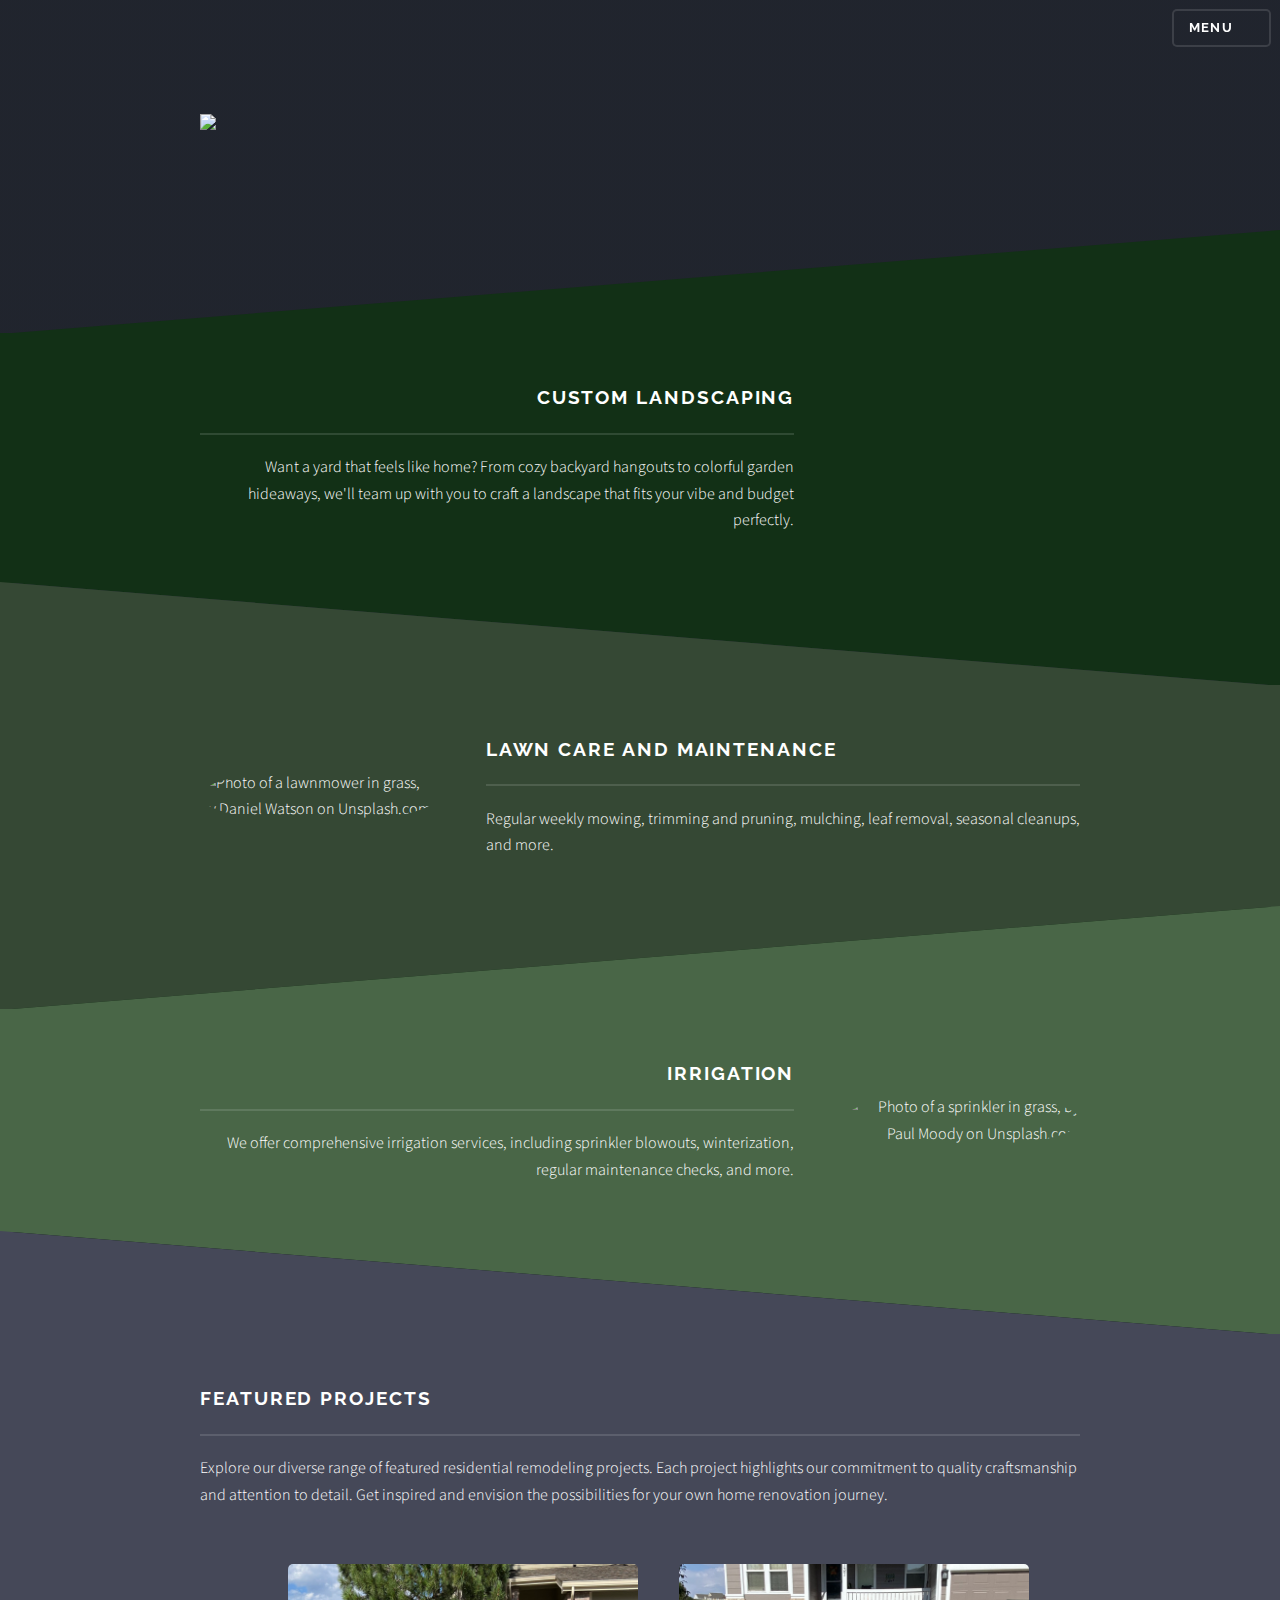
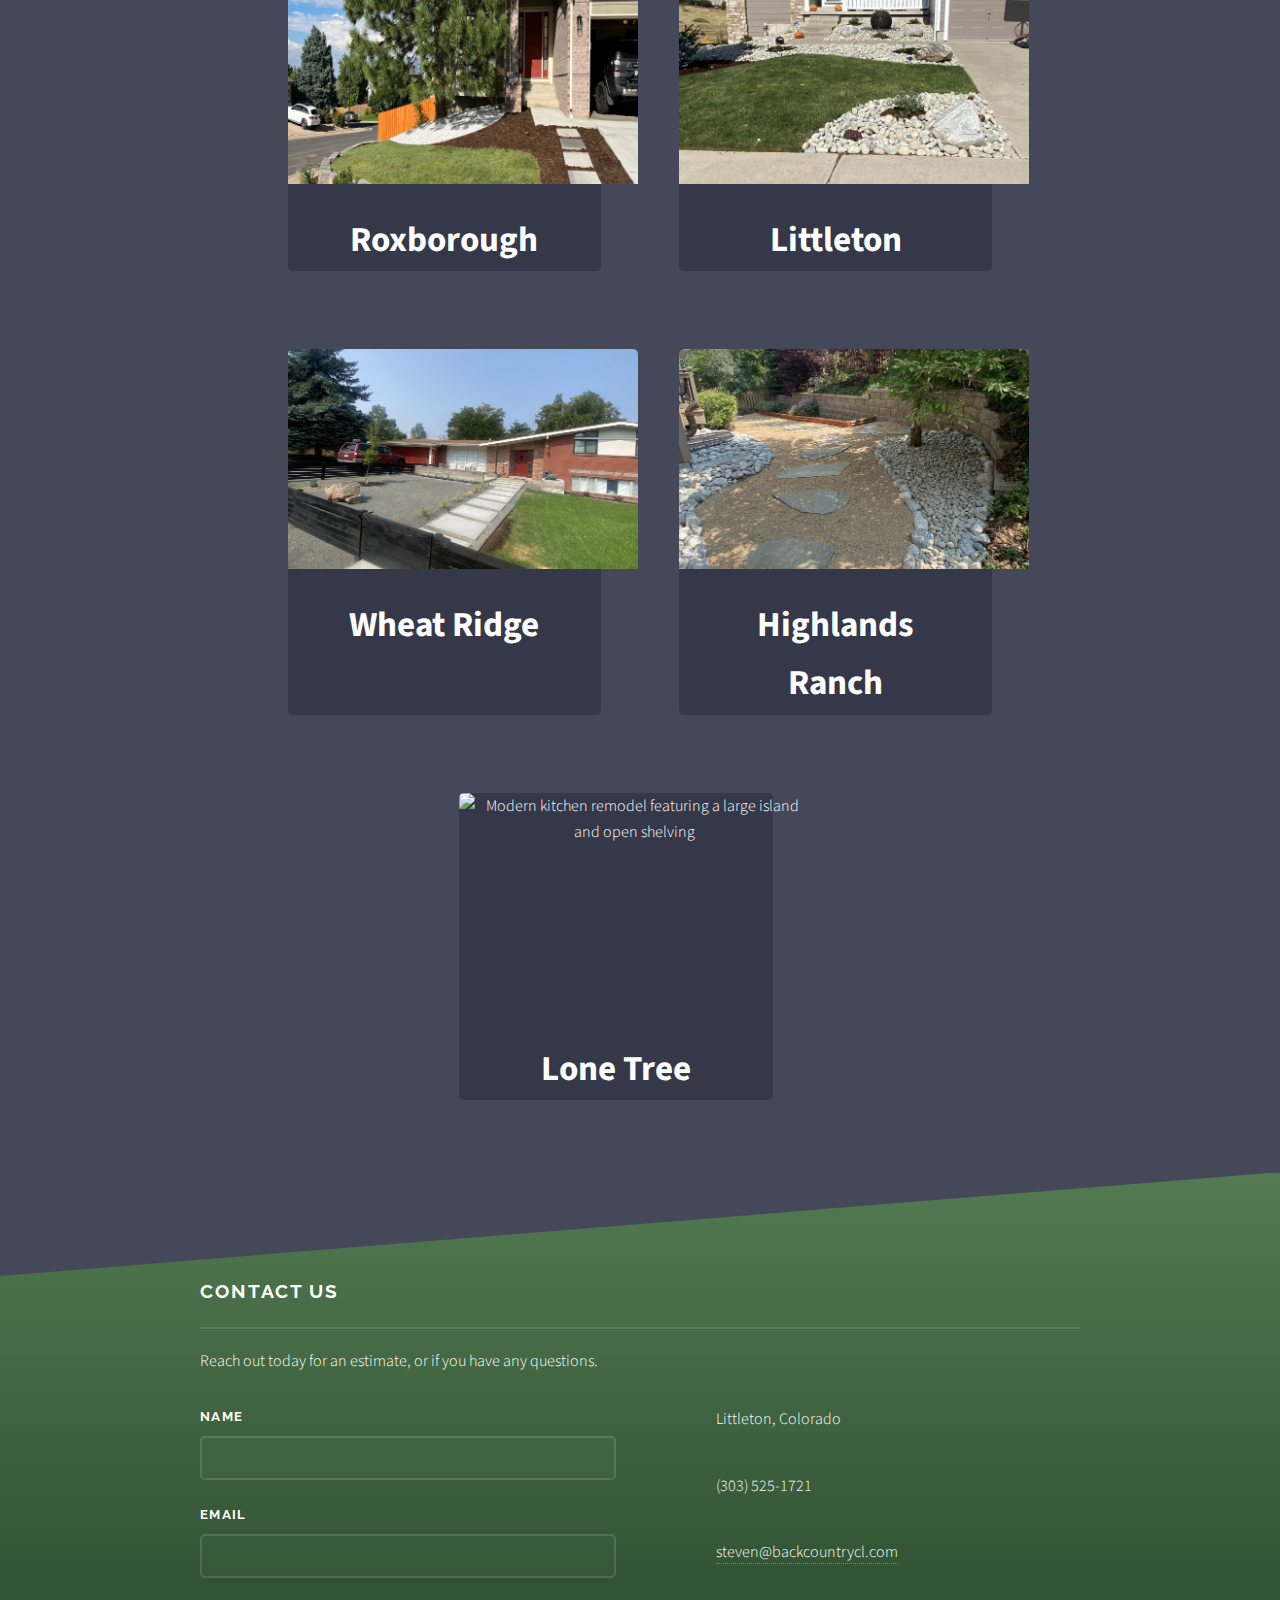
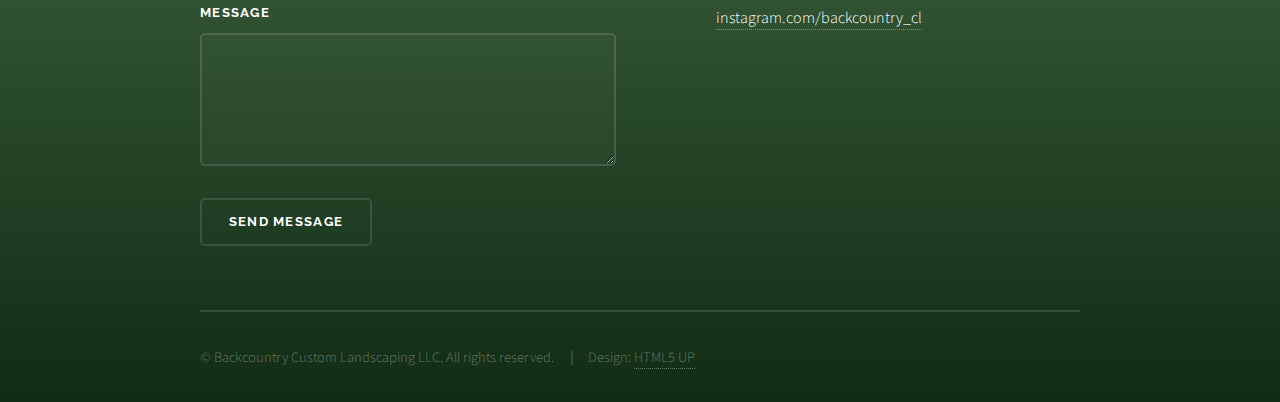
==== index.html @ 8f746949 "final" ====
<!DOCTYPE HTML>
<!--
	Solid State by HTML5 UP
	html5up.net | @ajlkn
	Free for personal and commercial use under the CCA 3.0 license (html5up.net/license)
-->
<html>
	<head>
		<title>Backcountry Custom Landscaping</title>
		<meta charset="utf-8" />
		<meta name="viewport"
			content="width=device-width, initial-scale=1, user-scalable=no" />
		<link rel="stylesheet" href="assets/css/main.css" />
		<noscript><link rel="stylesheet" href="assets/css/noscript.css" /></noscript>
	</head>
	<body class="is-preload">

		<!-- Page Wrapper -->
		<div id="page-wrapper">

			<!-- Header -->
			<header id="header" class="alt">
				<h1><a href="index.html">Backcountry Custom Landscaping</a></h1>
				<nav>
					<a href="#menu">Menu</a>
				</nav>
			</header>

			<!-- Menu -->
			<nav id="menu">
				<div class="inner">
					<h2>Menu</h2>
					<ul class="links">
						<li><a href="index.html">Home</a></li>
						<li><a href="index.html#footer">Contact</a></li>
					</ul>
					<a href="#" class="close">Close</a>
				</div>
			</nav>

			<!-- Banner -->
			<section id="banner">
				<div class="inner">
					<img class="h-logo" src="images/logos/bccl_header.png">
					<p>Custom landscaping, lawn care, irrigation, and more</p>
				</div>
			</section>

			<!-- Wrapper -->
			<section id="wrapper">

				<!-- One -->
				<section id="one" class="wrapper spotlight style1">
					<div class="inner">
						<img class="image"
							src="images/renderings/render4_square.jpeg" alt />
						<div class="content">
							<h2 class="major">Custom landscaping</h2>
							<p>Want a yard that feels like home? From cozy backyard
								hangouts to colorful garden hideaways, we'll team up with you to craft a
								landscape that fits your vibe and budget perfectly.</p>
						</div>
					</div>
				</section>

				<!-- Two -->
				<section id="two" class="wrapper alt spotlight style2">
					<div class="inner">
						<img class="image" src="images/mow.jpg"
							alt="Photo of a lawnmower in grass, by Daniel Watson on Unsplash.com" />
						<div class="content">
							<h2 class="major">Lawn care and maintenance</h2>
							<p>Regular weekly mowing, trimming and pruning,
								mulching, leaf removal, seasonal cleanups, and more.</p>
						</div>
					</div>
				</section>
				<!-- Three -->
				<section id="three" class="wrapper spotlight style3">
					<div class="inner">
						<img class="image" src="images/irrigation.jpg"
							alt="Photo of a sprinkler in grass, by Paul Moody on Unsplash.com" />
						<div class="content">
							<h2 class="major">Irrigation</h2>
							<p>We offer comprehensive irrigation services, including sprinkler
								blowouts, winterization, regular maintenance checks, and more.</p>
						</div>
					</div>
				</section>

				<!-- four -->
				<section id="four" class="wrapper alt style4">
					<div class="inner">
						<h2 class="major">Featured Projects</h2>
						<p>Explore our diverse range of featured residential remodeling projects. Each project highlights our commitment to quality craftsmanship and attention to detail. Get inspired and envision the possibilities for your own home renovation journey.</p>
						<section class="features" style="display: flex; flex-wrap: wrap; justify-content: center; gap: 30px;">
							<article style="width: 313.33px; text-align: center;">
								<a href="projects/feature-1.html" class="image">
									<img src="images/Featured Project 1 - Final.jpg" alt="Modern kitchen remodel featuring a large island and open shelving" style="width: 350px; height: 220px; object-fit: cover; display: block; margin: 0 auto;" />
								</a>
								<p class="photo-title" style="font-size: 35px; font-weight: bold; text-align: center; margin-top: 5px; margin-bottom: 0;">Roxborough</p>
							</article>
							<article style="width: 313.33px; text-align: center;">
								<a href="projects/feature-2.html" class="image">
									<img src="images/Feature-2/Featured project 2.jpg" alt="Cozy living room renovation with fireplace and hardwood floors" style="width: 350px; height: 220px; object-fit: cover; display: block; margin: 0 auto;" />
								</a>
								<p class="photo-title" style="font-size: 35px; font-weight: bold; text-align: center; margin-top: 5px; margin-bottom: 0;">Littleton</p>
							</article>
							<article style="width: 313.33px; text-align: center;">
								<a href="projects/feature-3.html" class="image">
									<img src="images/Feature-3/Featured project 3.jpg" alt="Spacious bathroom with freestanding tub and dual vanities" style="width: 350px; height: 220px; object-fit: cover; display: block; margin: 0 auto;" />
								</a>
								<p class="photo-title" style="font-size: 35px; font-weight: bold; text-align: center; margin-top: 5px; margin-bottom: 0;">Wheat Ridge</p>
							</article>
							<article style="width: 313.33px; text-align: center;">
								<a href="projects/feature-4.html" class="image">
									<img src="images/Feature-4/featured project 4.jpg" alt="Outdoor patio space with custom landscaping and seating area" style="width: 350px; height: 220px; object-fit: cover; display: block; margin: 0 auto;" />
								</a>
								<p class="photo-title" style="font-size: 35px; font-weight: bold; text-align: center; margin-top: 5px; margin-bottom: 0;">Highlands Ranch</p>
							</article>
							<article style="width: 313.33px; text-align: center;">
								<a href="projects/feature-5.html" class="image">
									<img src="images/Feature-5 (Lone Tree)/Lone Tree 3 - Featured.JPG" alt="Modern kitchen remodel featuring a large island and open shelving" style="width: 350px; height: 220px; object-fit: cover; display: block; margin: 0 auto;" />
								</a>
								<p class="photo-title" style="font-size: 35px; font-weight: bold; text-align: center; margin-top: 5px; margin-bottom: 0;">Lone Tree</p>
							</article>
						</section>
					</div>
				</section>											
	
		
			
					
			
				<!-- Footer -->
				  <section id="footer" class="footer-space">
					<div class="inner">
					  <h2 class="major">Contact Us</h2>
					  <p>Reach out today for an estimate, or if you have any questions.</p>
					  <form method="post" action="https://formspree.io/f/mwkgdzrv">
						<div class="fields">
						  <div class="field">
							<label for="name">Name</label>
							<input type="text" name="name" id="name" />
						  </div>
						  <div class="field">
							<label for="email">Email</label>
							<input type="email" name="email" id="email" />
						  </div>
						  <div class="field">
							<label for="message">Message</label>
							<textarea name="message" id="message" rows="4"></textarea>
						  </div>
						</div>
						<ul class="actions">
						  <li><input type="submit" value="Send Message" /></li>
						</ul>
					  </form>
					  <ul class="contact">
						<li class="icon solid fa-home">Littleton, Colorado</li>
						<li class="icon solid fa-phone">(303) 525-1721</li>
						<li class="icon solid fa-envelope"><a href="mailto: steven@backcountrycl.com">steven@backcountrycl.com</a></li>
						<li class="icon brands fa-instagram"><a href="https://www.instagram.com/backcountry_cl" target="_blank">instagram.com/backcountry_cl</a></li>
					  </ul>
					  <ul class="copyright">
						<li>&copy; Backcountry Custom Landscaping LLC. All rights reserved.</li>
						<li>Design: <a href="http://html5up.net">HTML5 UP</a></li>
					  </ul>
					</div>
				  </section>
				  
				  <!-- Scripts -->
				  <script src="assets/js/jquery.min.js"></script>
				  <script src="assets/js/jquery.scrollex.min.js"></script>
				  <script src="assets/js/browser.min.js"></script>
				  <script src="assets/js/breakpoints.min.js"></script>
				  <script src="assets/js/util.js"></script>
				  <script src="assets/js/main.js"></script>
---- assets/css/main.css ----
@import url(fontawesome-all.min.css);
@import url("https://fonts.googleapis.com/css?family=Raleway:200,700|Source+Sans+Pro:300,600,300italic,600italic");

/*
	Solid State by HTML5 UP
	html5up.net | @ajlkn
	Free for personal and commercial use under the CCA 3.0 license (html5up.net/license)
*/

html, body, div, span, applet, object,
iframe, h1, h2, h3, h4, h5, h6, p, blockquote,
pre, a, abbr, acronym, address, big, cite,
code, del, dfn, em, img, ins, kbd, q, s, samp,
small, strike, strong, sub, sup, tt, var, b,
u, i, center, dl, dt, dd, ol, ul, li, fieldset,
form, label, legend, table, caption, tbody,
tfoot, thead, tr, th, td, article, aside,
canvas, details, embed, figure, figcaption,
footer, header, hgroup, menu, nav, output, ruby,
section, summary, time, mark, audio, video {
	margin: 0;
	padding: 0;
	border: 0;
	font-size: 100%;
	font: inherit;
	vertical-align: baseline;}

article, aside, details, figcaption, figure,
footer, header, hgroup, menu, nav, section {
	display: block;}

body {
	line-height: 1;
}

ol, ul {
	list-style: none;
}

blockquote, q {
	quotes: none;
}

	blockquote:before, blockquote:after, q:before, q:after {
		content: '';
		content: none;
	}

table {
	border-collapse: collapse;
	border-spacing: 0;
}

body {
	-webkit-text-size-adjust: none;
}

mark {
	background-color: transparent;
	color: inherit;
}

input::-moz-focus-inner {
	border: 0;
	padding: 0;
}

input, select, textarea {
	-moz-appearance: none;
	-webkit-appearance: none;
	-ms-appearance: none;
	appearance: none;
}

/* Basic */

	@-ms-viewport {
		width: device-width;
	}

	body {
		-ms-overflow-style: scrollbar;
	}

	@media screen and (max-width: 480px) {

		html, body {
			min-width: 320px;
		}

	}

	html {
		box-sizing: border-box;
	}

	*, *:before, *:after {
		box-sizing: inherit;
	}

	body {
		background-color: #0b1f0e;
		background-image: linear-gradient(to top, rgba(46, 49, 65, 0.8), rgba(46, 49, 65, 0.8)), url("../../images/bg.jpg");
		background-size: auto,
 cover;
		background-attachment: fixed,
 fixed;
		background-position: center,
 center;
	}

		body.is-preload *, body.is-preload *:before, body.is-preload *:after {
			-moz-animation: none !important;
			-webkit-animation: none !important;
			-ms-animation: none !important;
			animation: none !important;
			-moz-transition: none !important;
			-webkit-transition: none !important;
			-ms-transition: none !important;
			transition: none !important;
		}

/* Type */

	body, input, select, textarea {
		color: #ffffff;
		font-family: "Source Sans Pro", Helvetica, sans-serif;
		font-size: 16.5pt;
		font-weight: 300;
		line-height: 1.65;
	}

		@media screen and (max-width: 1680px) {

			body, input, select, textarea {
				font-size: 13pt;
			}

		}

		@media screen and (max-width: 1920px) {

			body, input, select, textarea {
				font-size: 12pt;
			}

		}

		@media screen and (max-width: 980px) {

			body, input, select, textarea {
				font-size: 12pt;
			}

		}

		@media screen and (max-width: 736px) {

			body, input, select, textarea {
				font-size: 12pt;
			}

		}

		@media screen and (max-width: 480px) {

			body, input, select, textarea {
				font-size: 12pt;
			}

		}

	a {
		-moz-transition: color 0.2s ease-in-out, border-bottom-color 0.2s ease-in-out;
		-webkit-transition: color 0.2s ease-in-out, border-bottom-color 0.2s ease-in-out;
		-ms-transition: color 0.2s ease-in-out, border-bottom-color 0.2s ease-in-out;
		transition: color 0.2s ease-in-out, border-bottom-color 0.2s ease-in-out;
		border-bottom: dotted 1px rgba(255, 255, 255, 0.35);
		color: #ffffff;
		text-decoration: none;
	}

		a:hover {
			border-bottom-color: transparent;
			color: #ffffff !important;
		}

		a.special:not(.button) {
			text-decoration: none;
			border-bottom: 0;
			display: block;
			font-family: Raleway, Helvetica, sans-serif;
			font-size: 0.8em;
			font-weight: 700;
			letter-spacing: 0.1em;
			margin: 0 0 2em 0;
			text-transform: uppercase;
		}

			a.special:not(.button):before {
				-moz-osx-font-smoothing: grayscale;
				-webkit-font-smoothing: antialiased;
				display: inline-block;
				font-style: normal;
				font-variant: normal;
				text-rendering: auto;
				line-height: 1;
				text-transform: none !important;
				font-family: 'Font Awesome 5 Free';
				font-weight: 900;
			}

			a.special:not(.button):before {
				-moz-transition: background-color 0.2s ease-in-out;
				-webkit-transition: background-color 0.2s ease-in-out;
				-ms-transition: background-color 0.2s ease-in-out;
				transition: background-color 0.2s ease-in-out;
				border-radius: 100%;
				border: solid 2px rgba(255, 255, 255, 0.125);
				content: '\f105';
				display: inline-block;
				font-size: 1.25em;
				height: 2em;
				line-height: 1.75em;
				margin-right: 0.85em;
				text-align: center;
				text-indent: 0.15em;
				vertical-align: middle;
				width: 2em;
			}

			a.special:not(.button):hover:before {
				background-color: rgba(255, 255, 255, 0.025);
			}

			a.special:not(.button):active:before {
				background-color: rgba(255, 255, 255, 0.075);
			}

	strong, b {
		color: #ffffff;
		font-weight: 600;
	}

	em, i {
		font-style: italic;
	}

	p {
		margin: 0 0 2em 0;
	}

	h1, h2, h3, h4, h5, h6 {
		color: #ffffff;
		font-family: Raleway, Helvetica, sans-serif;
		font-weight: 700;
		letter-spacing: 0.1em;
		margin: 0 0 1em 0;
		text-transform: uppercase;
	}

		h1 a, h2 a, h3 a, h4 a, h5 a, h6 a {
			color: inherit;
			text-decoration: none;
			border-bottom: 0;
		}

		h1 span, h2 span, h3 span, h4 span, h5 span, h6 span {
			font-weight: 200;
		}

		h1.major, h2.major, h3.major, h4.major, h5.major, h6.major {
			padding-bottom: 1em;
			border-bottom: solid 2px rgba(255, 255, 255, 0.125);
		}

	h2 {
		font-size: 1.2em;
	}

	h3 {
		font-size: 0.9em;
	}

	h4 {
		font-size: 0.7em;
	}

	h5 {
		font-size: 0.7em;
	}

	h6 {
		font-size: 0.7em;
	}

	@media screen and (max-width: 736px) {

		h2 {
			font-size: 1em;
		}

		h3 {
			font-size: 0.8em;
		}

	}

	sub {
		font-size: 0.8em;
		position: relative;
		top: 0.5em;
	}

	sup {
		font-size: 0.8em;
		position: relative;
		top: -0.5em;
	}

	blockquote {
		border-left: solid 4px rgba(255, 255, 255, 0.125);
		font-style: italic;
		margin: 0 0 2em 0;
		padding: 0.5em 0 0.5em 2em;
	}

	code {
		background: rgba(255, 255, 255, 0.025);
		border-radius: 5px;
		border: solid 2px rgba(255, 255, 255, 0.125);
		font-family: "Courier New", monospace;
		font-size: 0.9em;
		margin: 0 0.25em;
		padding: 0.25em 0.65em;
	}

	pre {
		-webkit-overflow-scrolling: touch;
		font-family: "Courier New", monospace;
		font-size: 0.9em;
		margin: 0 0 2em 0;
	}

		pre code {
			display: block;
			line-height: 1.75em;
			padding: 1em 1.5em;
			overflow-x: auto;
		}

	hr {
		border: 0;
		border-bottom: solid 2px rgba(255, 255, 255, 0.125);
		margin: 2.5em 0;
	}

		hr.major {
			margin: 4em 0;
		}

	.align-left {
		text-align: left;
	}

	.align-center {
		text-align: center;
	}

	.align-right {
		text-align: right;
	}

/* Row */

	.row {
		display: flex;
		flex-wrap: wrap;
		box-sizing: border-box;
		align-items: stretch;
	}

		.row > * {
			box-sizing: border-box;
		}

		.row.gtr-uniform > * > :last-child {
			margin-bottom: 0;
		}

		.row.aln-left {
			justify-content: flex-start;
		}

		.row.aln-center {
			justify-content: center;
		}

		.row.aln-right {
			justify-content: flex-end;
		}

		.row.aln-top {
			align-items: flex-start;
		}

		.row.aln-middle {
			align-items: center;
		}

		.row.aln-bottom {
			align-items: flex-end;
		}

		.row > .imp {
			order: -1;
		}

		.row > .col-1 {
			width: 8.33333%;
		}

		.row > .off-1 {
			margin-left: 8.33333%;
		}

		.row > .col-2 {
			width: 16.66667%;
		}

		.row > .off-2 {
			margin-left: 16.66667%;
		}

		.row > .col-3 {
			width: 25%;
		}

		.row > .off-3 {
			margin-left: 25%;
		}

		.row > .col-4 {
			width: 33.33333%;
		}

		.row > .off-4 {
			margin-left: 33.33333%;
		}

		.row > .col-5 {
			width: 41.66667%;
		}

		.row > .off-5 {
			margin-left: 41.66667%;
		}

		.row > .col-6 {
			width: 50%;
		}

		.row > .off-6 {
			margin-left: 50%;
		}

		.row > .col-7 {
			width: 58.33333%;
		}

		.row > .off-7 {
			margin-left: 58.33333%;
		}

		.row > .col-8 {
			width: 66.66667%;
		}

		.row > .off-8 {
			margin-left: 66.66667%;
		}

		.row > .col-9 {
			width: 75%;
		}

		.row > .off-9 {
			margin-left: 75%;
		}

		.row > .col-10 {
			width: 83.33333%;
		}

		.row > .off-10 {
			margin-left: 83.33333%;
		}

		.row > .col-11 {
			width: 91.66667%;
		}

		.row > .off-11 {
			margin-left: 91.66667%;
		}

		.row > .col-12 {
			width: 100%;
		}

		.row > .off-12 {
			margin-left: 100%;
		}

		.row.gtr-0 {
			margin-top: 0;
			margin-left: 0em;
		}

			.row.gtr-0 > * {
				padding: 0 0 0 0em;
			}

			.row.gtr-0.gtr-uniform {
				margin-top: 0em;
			}

				.row.gtr-0.gtr-uniform > * {
					padding-top: 0em;
				}

		.row.gtr-25 {
			margin-top: 0;
			margin-left: -0.4375em;
		}

			.row.gtr-25 > * {
				padding: 0 0 0 0.4375em;
			}

			.row.gtr-25.gtr-uniform {
				margin-top: -0.4375em;
			}

				.row.gtr-25.gtr-uniform > * {
					padding-top: 0.4375em;
				}

		.row.gtr-50 {
			margin-top: 0;
			margin-left: -0.875em;
		}

			.row.gtr-50 > * {
				padding: 0 0 0 0.875em;
			}

			.row.gtr-50.gtr-uniform {
				margin-top: -0.875em;
			}

				.row.gtr-50.gtr-uniform > * {
					padding-top: 0.875em;
				}

		.row {
			margin-top: 0;
			margin-left: -1.75em;
		}

			.row > * {
				padding: 0 0 0 1.75em;
			}

			.row.gtr-uniform {
				margin-top: -1.75em;
			}

				.row.gtr-uniform > * {
					padding-top: 1.75em;
				}

		.row.gtr-150 {
			margin-top: 0;
			margin-left: -2.625em;
		}

			.row.gtr-150 > * {
				padding: 0 0 0 2.625em;
			}

			.row.gtr-150.gtr-uniform {
				margin-top: -2.625em;
			}

				.row.gtr-150.gtr-uniform > * {
					padding-top: 2.625em;
				}

		.row.gtr-200 {
			margin-top: 0;
			margin-left: -3.5em;
		}

			.row.gtr-200 > * {
				padding: 0 0 0 3.5em;
			}

			.row.gtr-200.gtr-uniform {
				margin-top: -3.5em;
			}

				.row.gtr-200.gtr-uniform > * {
					padding-top: 3.5em;
				}

		@media screen and (max-width: 1680px) {

			.row {
				display: flex;
				flex-wrap: wrap;
				box-sizing: border-box;
				align-items: stretch;
			}

				.row > * {
					box-sizing: border-box;
				}

				.row.gtr-uniform > * > :last-child {
					margin-bottom: 0;
				}

				.row.aln-left {
					justify-content: flex-start;
				}

				.row.aln-center {
					justify-content: center;
				}

				.row.aln-right {
					justify-content: flex-end;
				}

				.row.aln-top {
					align-items: flex-start;
				}

				.row.aln-middle {
					align-items: center;
				}

				.row.aln-bottom {
					align-items: flex-end;
				}

				.row > .imp-xlarge {
					order: -1;
				}

				.row > .col-1-xlarge {
					width: 8.33333%;
				}

				.row > .off-1-xlarge {
					margin-left: 8.33333%;
				}

				.row > .col-2-xlarge {
					width: 16.66667%;
				}

				.row > .off-2-xlarge {
					margin-left: 16.66667%;
				}

				.row > .col-3-xlarge {
					width: 25%;
				}

				.row > .off-3-xlarge {
					margin-left: 25%;
				}

				.row > .col-4-xlarge {
					width: 33.33333%;
				}

				.row > .off-4-xlarge {
					margin-left: 33.33333%;
				}

				.row > .col-5-xlarge {
					width: 41.66667%;
				}

				.row > .off-5-xlarge {
					margin-left: 41.66667%;
				}

				.row > .col-6-xlarge {
					width: 50%;
				}

				.row > .off-6-xlarge {
					margin-left: 50%;
				}

				.row > .col-7-xlarge {
					width: 58.33333%;
				}

				.row > .off-7-xlarge {
					margin-left: 58.33333%;
				}

				.row > .col-8-xlarge {
					width: 66.66667%;
				}

				.row > .off-8-xlarge {
					margin-left: 66.66667%;
				}

				.row > .col-9-xlarge {
					width: 75%;
				}

				.row > .off-9-xlarge {
					margin-left: 75%;
				}

				.row > .col-10-xlarge {
					width: 83.33333%;
				}

				.row > .off-10-xlarge {
					margin-left: 83.33333%;
				}

				.row > .col-11-xlarge {
					width: 91.66667%;
				}

				.row > .off-11-xlarge {
					margin-left: 91.66667%;
				}

				.row > .col-12-xlarge {
					width: 100%;
				}

				.row > .off-12-xlarge {
					margin-left: 100%;
				}

				.row.gtr-0 {
					margin-top: 0;
					margin-left: 0em;
				}

					.row.gtr-0 > * {
						padding: 0 0 0 0em;
					}

					.row.gtr-0.gtr-uniform {
						margin-top: 0em;
					}

						.row.gtr-0.gtr-uniform > * {
							padding-top: 0em;
						}

				.row.gtr-25 {
					margin-top: 0;
					margin-left: -0.4375em;
				}

					.row.gtr-25 > * {
						padding: 0 0 0 0.4375em;
					}

					.row.gtr-25.gtr-uniform {
						margin-top: -0.4375em;
					}

						.row.gtr-25.gtr-uniform > * {
							padding-top: 0.4375em;
						}

				.row.gtr-50 {
					margin-top: 0;
					margin-left: -0.875em;
				}

					.row.gtr-50 > * {
						padding: 0 0 0 0.875em;
					}

					.row.gtr-50.gtr-uniform {
						margin-top: -0.875em;
					}

						.row.gtr-50.gtr-uniform > * {
							padding-top: 0.875em;
						}

				.row {
					margin-top: 0;
					margin-left: -1.75em;
				}

					.row > * {
						padding: 0 0 0 1.75em;
					}

					.row.gtr-uniform {
						margin-top: -1.75em;
					}

						.row.gtr-uniform > * {
							padding-top: 1.75em;
						}

				.row.gtr-150 {
					margin-top: 0;
					margin-left: -2.625em;
				}

					.row.gtr-150 > * {
						padding: 0 0 0 2.625em;
					}

					.row.gtr-150.gtr-uniform {
						margin-top: -2.625em;
					}

						.row.gtr-150.gtr-uniform > * {
							padding-top: 2.625em;
						}

				.row.gtr-200 {
					margin-top: 0;
					margin-left: -3.5em;
				}

					.row.gtr-200 > * {
						padding: 0 0 0 3.5em;
					}

					.row.gtr-200.gtr-uniform {
						margin-top: -3.5em;
					}

						.row.gtr-200.gtr-uniform > * {
							padding-top: 3.5em;
						}

		}

		@media screen and (max-width: 1920px) {

			.row {
				display: flex;
				flex-wrap: wrap;
				box-sizing: border-box;
				align-items: stretch;
			}

				.row > * {
					box-sizing: border-box;
				}

				.row.gtr-uniform > * > :last-child {
					margin-bottom: 0;
				}

				.row.aln-left {
					justify-content: flex-start;
				}

				.row.aln-center {
					justify-content: center;
				}

				.row.aln-right {
					justify-content: flex-end;
				}

				.row.aln-top {
					align-items: flex-start;
				}

				.row.aln-middle {
					align-items: center;
				}

				.row.aln-bottom {
					align-items: flex-end;
				}

				.row > .imp-large {
					order: -1;
				}

				.row > .col-1-large {
					width: 8.33333%;
				}

				.row > .off-1-large {
					margin-left: 8.33333%;
				}

				.row > .col-2-large {
					width: 16.66667%;
				}

				.row > .off-2-large {
					margin-left: 16.66667%;
				}

				.row > .col-3-large {
					width: 25%;
				}

				.row > .off-3-large {
					margin-left: 25%;
				}

				.row > .col-4-large {
					width: 33.33333%;
				}

				.row > .off-4-large {
					margin-left: 33.33333%;
				}

				.row > .col-5-large {
					width: 41.66667%;
				}

				.row > .off-5-large {
					margin-left: 41.66667%;
				}

				.row > .col-6-large {
					width: 50%;
				}

				.row > .off-6-large {
					margin-left: 50%;
				}

				.row > .col-7-large {
					width: 58.33333%;
				}

				.row > .off-7-large {
					margin-left: 58.33333%;
				}

				.row > .col-8-large {
					width: 66.66667%;
				}

				.row > .off-8-large {
					margin-left: 66.66667%;
				}

				.row > .col-9-large {
					width: 75%;
				}

				.row > .off-9-large {
					margin-left: 75%;
				}

				.row > .col-10-large {
					width: 83.33333%;
				}

				.row > .off-10-large {
					margin-left: 83.33333%;
				}

				.row > .col-11-large {
					width: 91.66667%;
				}

				.row > .off-11-large {
					margin-left: 91.66667%;
				}

				.row > .col-12-large {
					width: 100%;
				}

				.row > .off-12-large {
					margin-left: 100%;
				}

				.row.gtr-0 {
					margin-top: 0;
					margin-left: 0em;
				}

					.row.gtr-0 > * {
						padding: 0 0 0 0em;
					}

					.row.gtr-0.gtr-uniform {
						margin-top: 0em;
					}

						.row.gtr-0.gtr-uniform > * {
							padding-top: 0em;
						}

				.row.gtr-25 {
					margin-top: 0;
					margin-left: -0.4375em;
				}

					.row.gtr-25 > * {
						padding: 0 0 0 0.4375em;
					}

					.row.gtr-25.gtr-uniform {
						margin-top: -0.4375em;
					}

						.row.gtr-25.gtr-uniform > * {
							padding-top: 0.4375em;
						}

				.row.gtr-50 {
					margin-top: 0;
					margin-left: -0.875em;
				}

					.row.gtr-50 > * {
						padding: 0 0 0 0.875em;
					}

					.row.gtr-50.gtr-uniform {
						margin-top: -0.875em;
					}

						.row.gtr-50.gtr-uniform > * {
							padding-top: 0.875em;
						}

				.row {
					margin-top: 0;
					margin-left: -1.75em;
				}

					.row > * {
						padding: 0 0 0 1.75em;
					}

					.row.gtr-uniform {
						margin-top: -1.75em;
					}

						.row.gtr-uniform > * {
							padding-top: 1.75em;
						}

				.row.gtr-150 {
					margin-top: 0;
					margin-left: -2.625em;
				}

					.row.gtr-150 > * {
						padding: 0 0 0 2.625em;
					}

					.row.gtr-150.gtr-uniform {
						margin-top: -2.625em;
					}

						.row.gtr-150.gtr-uniform > * {
							padding-top: 2.625em;
						}

				.row.gtr-200 {
					margin-top: 0;
					margin-left: -3.5em;
				}

					.row.gtr-200 > * {
						padding: 0 0 0 3.5em;
					}

					.row.gtr-200.gtr-uniform {
						margin-top: -3.5em;
					}

						.row.gtr-200.gtr-uniform > * {
							padding-top: 3.5em;
						}

		}

		@media screen and (max-width: 980px) {

			.row {
				display: flex;
				flex-wrap: wrap;
				box-sizing: border-box;
				align-items: stretch;
			}

				.row > * {
					box-sizing: border-box;
				}

				.row.gtr-uniform > * > :last-child {
					margin-bottom: 0;
				}

				.row.aln-left {
					justify-content: flex-start;
				}

				.row.aln-center {
					justify-content: center;
				}

				.row.aln-right {
					justify-content: flex-end;
				}

				.row.aln-top {
					align-items: flex-start;
				}

				.row.aln-middle {
					align-items: center;
				}

				.row.aln-bottom {
					align-items: flex-end;
				}

				.row > .imp-medium {
					order: -1;
				}

				.row > .col-1-medium {
					width: 8.33333%;
				}

				.row > .off-1-medium {
					margin-left: 8.33333%;
				}

				.row > .col-2-medium {
					width: 16.66667%;
				}

				.row > .off-2-medium {
					margin-left: 16.66667%;
				}

				.row > .col-3-medium {
					width: 25%;
				}

				.row > .off-3-medium {
					margin-left: 25%;
				}

				.row > .col-4-medium {
					width: 33.33333%;
				}

				.row > .off-4-medium {
					margin-left: 33.33333%;
				}

				.row > .col-5-medium {
					width: 41.66667%;
				}

				.row > .off-5-medium {
					margin-left: 41.66667%;
				}

				.row > .col-6-medium {
					width: 50%;
				}

				.row > .off-6-medium {
					margin-left: 50%;
				}

				.row > .col-7-medium {
					width: 58.33333%;
				}

				.row > .off-7-medium {
					margin-left: 58.33333%;
				}

				.row > .col-8-medium {
					width: 66.66667%;
				}

				.row > .off-8-medium {
					margin-left: 66.66667%;
				}

				.row > .col-9-medium {
					width: 75%;
				}

				.row > .off-9-medium {
					margin-left: 75%;
				}

				.row > .col-10-medium {
					width: 83.33333%;
				}

				.row > .off-10-medium {
					margin-left: 83.33333%;
				}

				.row > .col-11-medium {
					width: 91.66667%;
				}

				.row > .off-11-medium {
					margin-left: 91.66667%;
				}

				.row > .col-12-medium {
					width: 100%;
				}

				.row > .off-12-medium {
					margin-left: 100%;
				}

				.row.gtr-0 {
					margin-top: 0;
					margin-left: 0em;
				}

					.row.gtr-0 > * {
						padding: 0 0 0 0em;
					}

					.row.gtr-0.gtr-uniform {
						margin-top: 0em;
					}

						.row.gtr-0.gtr-uniform > * {
							padding-top: 0em;
						}

				.row.gtr-25 {
					margin-top: 0;
					margin-left: -0.4375em;
				}

					.row.gtr-25 > * {
						padding: 0 0 0 0.4375em;
					}

					.row.gtr-25.gtr-uniform {
						margin-top: -0.4375em;
					}

						.row.gtr-25.gtr-uniform > * {
							padding-top: 0.4375em;
						}

				.row.gtr-50 {
					margin-top: 0;
					margin-left: -0.875em;
				}

					.row.gtr-50 > * {
						padding: 0 0 0 0.875em;
					}

					.row.gtr-50.gtr-uniform {
						margin-top: -0.875em;
					}

						.row.gtr-50.gtr-uniform > * {
							padding-top: 0.875em;
						}

				.row {
					margin-top: 0;
					margin-left: -1.75em;
				}

					.row > * {
						padding: 0 0 0 1.75em;
					}

					.row.gtr-uniform {
						margin-top: -1.75em;
					}

						.row.gtr-uniform > * {
							padding-top: 1.75em;
						}

				.row.gtr-150 {
					margin-top: 0;
					margin-left: -2.625em;
				}

					.row.gtr-150 > * {
						padding: 0 0 0 2.625em;
					}

					.row.gtr-150.gtr-uniform {
						margin-top: -2.625em;
					}

						.row.gtr-150.gtr-uniform > * {
							padding-top: 2.625em;
						}

				.row.gtr-200 {
					margin-top: 0;
					margin-left: -3.5em;
				}

					.row.gtr-200 > * {
						padding: 0 0 0 3.5em;
					}

					.row.gtr-200.gtr-uniform {
						margin-top: -3.5em;
					}

						.row.gtr-200.gtr-uniform > * {
							padding-top: 3.5em;
						}

		}

		@media screen and (max-width: 736px) {

			.row {
				display: flex;
				flex-wrap: wrap;
				box-sizing: border-box;
				align-items: stretch;
			}

				.row > * {
					box-sizing: border-box;
				}

				.row.gtr-uniform > * > :last-child {
					margin-bottom: 0;
				}

				.row.aln-left {
					justify-content: flex-start;
				}

				.row.aln-center {
					justify-content: center;
				}

				.row.aln-right {
					justify-content: flex-end;
				}

				.row.aln-top {
					align-items: flex-start;
				}

				.row.aln-middle {
					align-items: center;
				}

				.row.aln-bottom {
					align-items: flex-end;
				}

				.row > .imp-small {
					order: -1;
				}

				.row > .col-1-small {
					width: 8.33333%;
				}

				.row > .off-1-small {
					margin-left: 8.33333%;
				}

				.row > .col-2-small {
					width: 16.66667%;
				}

				.row > .off-2-small {
					margin-left: 16.66667%;
				}

				.row > .col-3-small {
					width: 25%;
				}

				.row > .off-3-small {
					margin-left: 25%;
				}

				.row > .col-4-small {
					width: 33.33333%;
				}

				.row > .off-4-small {
					margin-left: 33.33333%;
				}

				.row > .col-5-small {
					width: 41.66667%;
				}

				.row > .off-5-small {
					margin-left: 41.66667%;
				}

				.row > .col-6-small {
					width: 50%;
				}

				.row > .off-6-small {
					margin-left: 50%;
				}

				.row > .col-7-small {
					width: 58.33333%;
				}

				.row > .off-7-small {
					margin-left: 58.33333%;
				}

				.row > .col-8-small {
					width: 66.66667%;
				}

				.row > .off-8-small {
					margin-left: 66.66667%;
				}

				.row > .col-9-small {
					width: 75%;
				}

				.row > .off-9-small {
					margin-left: 75%;
				}

				.row > .col-10-small {
					width: 83.33333%;
				}

				.row > .off-10-small {
					margin-left: 83.33333%;
				}

				.row > .col-11-small {
					width: 91.66667%;
				}

				.row > .off-11-small {
					margin-left: 91.66667%;
				}

				.row > .col-12-small {
					width: 100%;
				}

				.row > .off-12-small {
					margin-left: 100%;
				}

				.row.gtr-0 {
					margin-top: 0;
					margin-left: 0em;
				}

					.row.gtr-0 > * {
						padding: 0 0 0 0em;
					}

					.row.gtr-0.gtr-uniform {
						margin-top: 0em;
					}

						.row.gtr-0.gtr-uniform > * {
							padding-top: 0em;
						}

				.row.gtr-25 {
					margin-top: 0;
					margin-left: -0.3125em;
				}

					.row.gtr-25 > * {
						padding: 0 0 0 0.3125em;
					}

					.row.gtr-25.gtr-uniform {
						margin-top: -0.3125em;
					}

						.row.gtr-25.gtr-uniform > * {
							padding-top: 0.3125em;
						}

				.row.gtr-50 {
					margin-top: 0;
					margin-left: -0.625em;
				}

					.row.gtr-50 > * {
						padding: 0 0 0 0.625em;
					}

					.row.gtr-50.gtr-uniform {
						margin-top: -0.625em;
					}

						.row.gtr-50.gtr-uniform > * {
							padding-top: 0.625em;
						}

				.row {
					margin-top: 0;
					margin-left: -1.25em;
				}

					.row > * {
						padding: 0 0 0 1.25em;
					}

					.row.gtr-uniform {
						margin-top: -1.25em;
					}

						.row.gtr-uniform > * {
							padding-top: 1.25em;
						}

				.row.gtr-150 {
					margin-top: 0;
					margin-left: -1.875em;
				}

					.row.gtr-150 > * {
						padding: 0 0 0 1.875em;
					}

					.row.gtr-150.gtr-uniform {
						margin-top: -1.875em;
					}

						.row.gtr-150.gtr-uniform > * {
							padding-top: 1.875em;
						}

				.row.gtr-200 {
					margin-top: 0;
					margin-left: -2.5em;
				}

					.row.gtr-200 > * {
						padding: 0 0 0 2.5em;
					}

					.row.gtr-200.gtr-uniform {
						margin-top: -2.5em;
					}

						.row.gtr-200.gtr-uniform > * {
							padding-top: 2.5em;
						}

		}

		@media screen and (max-width: 480px) {

			.row {
				display: flex;
				flex-wrap: wrap;
				box-sizing: border-box;
				align-items: stretch;
			}

				.row > * {
					box-sizing: border-box;
				}

				.row.gtr-uniform > * > :last-child {
					margin-bottom: 0;
				}

				.row.aln-left {
					justify-content: flex-start;
				}

				.row.aln-center {
					justify-content: center;
				}

				.row.aln-right {
					justify-content: flex-end;
				}

				.row.aln-top {
					align-items: flex-start;
				}

				.row.aln-middle {
					align-items: center;
				}

				.row.aln-bottom {
					align-items: flex-end;
				}

				.row > .imp-xsmall {
					order: -1;
				}

				.row > .col-1-xsmall {
					width: 8.33333%;
				}

				.row > .off-1-xsmall {
					margin-left: 8.33333%;
				}

				.row > .col-2-xsmall {
					width: 16.66667%;
				}

				.row > .off-2-xsmall {
					margin-left: 16.66667%;
				}

				.row > .col-3-xsmall {
					width: 25%;
				}

				.row > .off-3-xsmall {
					margin-left: 25%;
				}

				.row > .col-4-xsmall {
					width: 33.33333%;
				}

				.row > .off-4-xsmall {
					margin-left: 33.33333%;
				}

				.row > .col-5-xsmall {
					width: 41.66667%;
				}

				.row > .off-5-xsmall {
					margin-left: 41.66667%;
				}

				.row > .col-6-xsmall {
					width: 50%;
				}

				.row > .off-6-xsmall {
					margin-left: 50%;
				}

				.row > .col-7-xsmall {
					width: 58.33333%;
				}

				.row > .off-7-xsmall {
					margin-left: 58.33333%;
				}

				.row > .col-8-xsmall {
					width: 66.66667%;
				}

				.row > .off-8-xsmall {
					margin-left: 66.66667%;
				}

				.row > .col-9-xsmall {
					width: 75%;
				}

				.row > .off-9-xsmall {
					margin-left: 75%;
				}

				.row > .col-10-xsmall {
					width: 83.33333%;
				}

				.row > .off-10-xsmall {
					margin-left: 83.33333%;
				}

				.row > .col-11-xsmall {
					width: 91.66667%;
				}

				.row > .off-11-xsmall {
					margin-left: 91.66667%;
				}

				.row > .col-12-xsmall {
					width: 100%;
				}

				.row > .off-12-xsmall {
					margin-left: 100%;
				}

				.row.gtr-0 {
					margin-top: 0;
					margin-left: 0em;
				}

					.row.gtr-0 > * {
						padding: 0 0 0 0em;
					}

					.row.gtr-0.gtr-uniform {
						margin-top: 0em;
					}

						.row.gtr-0.gtr-uniform > * {
							padding-top: 0em;
						}

				.row.gtr-25 {
					margin-top: 0;
					margin-left: -0.3125em;
				}

					.row.gtr-25 > * {
						padding: 0 0 0 0.3125em;
					}

					.row.gtr-25.gtr-uniform {
						margin-top: -0.3125em;
					}

						.row.gtr-25.gtr-uniform > * {
							padding-top: 0.3125em;
						}

				.row.gtr-50 {
					margin-top: 0;
					margin-left: -0.625em;
				}

					.row.gtr-50 > * {
						padding: 0 0 0 0.625em;
					}

					.row.gtr-50.gtr-uniform {
						margin-top: -0.625em;
					}

						.row.gtr-50.gtr-uniform > * {
							padding-top: 0.625em;
						}

				.row {
					margin-top: 0;
					margin-left: -1.25em;
				}

					.row > * {
						padding: 0 0 0 1.25em;
					}

					.row.gtr-uniform {
						margin-top: -1.25em;
					}

						.row.gtr-uniform > * {
							padding-top: 1.25em;
						}

				.row.gtr-150 {
					margin-top: 0;
					margin-left: -1.875em;
				}

					.row.gtr-150 > * {
						padding: 0 0 0 1.875em;
					}

					.row.gtr-150.gtr-uniform {
						margin-top: -1.875em;
					}

						.row.gtr-150.gtr-uniform > * {
							padding-top: 1.875em;
						}

				.row.gtr-200 {
					margin-top: 0;
					margin-left: -2.5em;
				}

					.row.gtr-200 > * {
						padding: 0 0 0 2.5em;
					}

					.row.gtr-200.gtr-uniform {
						margin-top: -2.5em;
					}

						.row.gtr-200.gtr-uniform > * {
							padding-top: 2.5em;
						}

		}

		@media screen and (max-width: 360px) {

			.row {
				display: flex;
				flex-wrap: wrap;
				box-sizing: border-box;
				align-items: stretch;
			}

				.row > * {
					box-sizing: border-box;
				}

				.row.gtr-uniform > * > :last-child {
					margin-bottom: 0;
				}

				.row.aln-left {
					justify-content: flex-start;
				}

				.row.aln-center {
					justify-content: center;
				}

				.row.aln-right {
					justify-content: flex-end;
				}

				.row.aln-top {
					align-items: flex-start;
				}

				.row.aln-middle {
					align-items: center;
				}

				.row.aln-bottom {
					align-items: flex-end;
				}

				.row > .imp-xxsmall {
					order: -1;
				}

				.row > .col-1-xxsmall {
					width: 8.33333%;
				}

				.row > .off-1-xxsmall {
					margin-left: 8.33333%;
				}

				.row > .col-2-xxsmall {
					width: 16.66667%;
				}

				.row > .off-2-xxsmall {
					margin-left: 16.66667%;
				}

				.row > .col-3-xxsmall {
					width: 25%;
				}

				.row > .off-3-xxsmall {
					margin-left: 25%;
				}

				.row > .col-4-xxsmall {
					width: 33.33333%;
				}

				.row > .off-4-xxsmall {
					margin-left: 33.33333%;
				}

				.row > .col-5-xxsmall {
					width: 41.66667%;
				}

				.row > .off-5-xxsmall {
					margin-left: 41.66667%;
				}

				.row > .col-6-xxsmall {
					width: 50%;
				}

				.row > .off-6-xxsmall {
					margin-left: 50%;
				}

				.row > .col-7-xxsmall {
					width: 58.33333%;
				}

				.row > .off-7-xxsmall {
					margin-left: 58.33333%;
				}

				.row > .col-8-xxsmall {
					width: 66.66667%;
				}

				.row > .off-8-xxsmall {
					margin-left: 66.66667%;
				}

				.row > .col-9-xxsmall {
					width: 75%;
				}

				.row > .off-9-xxsmall {
					margin-left: 75%;
				}

				.row > .col-10-xxsmall {
					width: 83.33333%;
				}

				.row > .off-10-xxsmall {
					margin-left: 83.33333%;
				}

				.row > .col-11-xxsmall {
					width: 91.66667%;
				}

				.row > .off-11-xxsmall {
					margin-left: 91.66667%;
				}

				.row > .col-12-xxsmall {
					width: 100%;
				}

				.row > .off-12-xxsmall {
					margin-left: 100%;
				}

				.row.gtr-0 {
					margin-top: 0;
					margin-left: 0em;
				}

					.row.gtr-0 > * {
						padding: 0 0 0 0em;
					}

					.row.gtr-0.gtr-uniform {
						margin-top: 0em;
					}

						.row.gtr-0.gtr-uniform > * {
							padding-top: 0em;
						}

				.row.gtr-25 {
					margin-top: 0;
					margin-left: -0.3125em;
				}

					.row.gtr-25 > * {
						padding: 0 0 0 0.3125em;
					}

					.row.gtr-25.gtr-uniform {
						margin-top: -0.3125em;
					}

						.row.gtr-25.gtr-uniform > * {
							padding-top: 0.3125em;
						}

				.row.gtr-50 {
					margin-top: 0;
					margin-left: -0.625em;
				}

					.row.gtr-50 > * {
						padding: 0 0 0 0.625em;
					}

					.row.gtr-50.gtr-uniform {
						margin-top: -0.625em;
					}

						.row.gtr-50.gtr-uniform > * {
							padding-top: 0.625em;
						}

				.row {
					margin-top: 0;
					margin-left: -1.25em;
				}

					.row > * {
						padding: 0 0 0 1.25em;
					}

					.row.gtr-uniform {
						margin-top: -1.25em;
					}

						.row.gtr-uniform > * {
							padding-top: 1.25em;
						}

				.row.gtr-150 {
					margin-top: 0;
					margin-left: -1.875em;
				}

					.row.gtr-150 > * {
						padding: 0 0 0 1.875em;
					}

					.row.gtr-150.gtr-uniform {
						margin-top: -1.875em;
					}

						.row.gtr-150.gtr-uniform > * {
							padding-top: 1.875em;
						}

				.row.gtr-200 {
					margin-top: 0;
					margin-left: -2.5em;
				}

					.row.gtr-200 > * {
						padding: 0 0 0 2.5em;
					}

					.row.gtr-200.gtr-uniform {
						margin-top: -2.5em;
					}

						.row.gtr-200.gtr-uniform > * {
							padding-top: 2.5em;
						}

		}

/* Section/Article */

	section.special, article.special {
		text-align: center;
	}

/* Form */

	form {
		margin: 0 0 2em 0;
	}

		form > :last-child {
			margin-bottom: 0;
		}

		form > .fields {
			display: -moz-flex;
			display: -webkit-flex;
			display: -ms-flex;
			display: flex;
			-moz-flex-wrap: wrap;
			-webkit-flex-wrap: wrap;
			-ms-flex-wrap: wrap;
			flex-wrap: wrap;
			width: calc(100% + 3em);
			margin: -1.5em 0 2em -1.5em;
		}

			form > .fields > .field {
				-moz-flex-grow: 0;
				-webkit-flex-grow: 0;
				-ms-flex-grow: 0;
				flex-grow: 0;
				-moz-flex-shrink: 0;
				-webkit-flex-shrink: 0;
				-ms-flex-shrink: 0;
				flex-shrink: 0;
				padding: 1.5em 0 0 1.5em;
				width: calc(100% - 1.5em);
			}

				form > .fields > .field.half {
					width: calc(50% - 0.75em);
				}

				form > .fields > .field.third {
					width: calc(100%/3 - 0.5em);
				}

				form > .fields > .field.quarter {
					width: calc(25% - 0.375em);
				}

		@media screen and (max-width: 480px) {

			form > .fields {
				width: calc(100% + 3em);
				margin: -1.5em 0 2em -1.5em;
			}

				form > .fields > .field {
					padding: 1.5em 0 0 1.5em;
					width: calc(100% - 1.5em);
				}

					form > .fields > .field.half {
						width: calc(100% - 1.5em);
					}

					form > .fields > .field.third {
						width: calc(100% - 1.5em);
					}

					form > .fields > .field.quarter {
						width: calc(100% - 1.5em);
					}

		}

	label {
		color: #ffffff;
		display: block;
		font-family: Raleway, Helvetica, sans-serif;
		font-size: 0.8em;
		font-weight: 700;
		letter-spacing: 0.1em;
		margin: 0 0 0.7em 0;
		text-transform: uppercase;
	}

	input[type="text"],
	input[type="password"],
	input[type="email"],
	input[type="tel"],
	select,
	textarea {
		-moz-appearance: none;
		-webkit-appearance: none;
		-ms-appearance: none;
		appearance: none;
		background: rgba(255, 255, 255, 0.025);
		border-radius: 5px;
		border: none;
		border: solid 2px rgba(255, 255, 255, 0.125);
		color: inherit;
		display: block;
		outline: 0;
		padding: 0 1em;
		text-decoration: none;
		width: 100%;
	}

		input[type="text"]:invalid,
		input[type="password"]:invalid,
		input[type="email"]:invalid,
		input[type="tel"]:invalid,
		select:invalid,
		textarea:invalid {
			box-shadow: none;
		}

		input[type="text"]:focus,
		input[type="password"]:focus,
		input[type="email"]:focus,
		input[type="tel"]:focus,
		select:focus,
		textarea:focus {
			border-color: #5b6ba6;
		}

	select {
		background-image: url("data:image/svg+xml;charset=utf8,%3Csvg xmlns='http://www.w3.org/2000/svg' width='40' height='40' preserveAspectRatio='none' viewBox='0 0 40 40'%3E%3Cpath d='M9.4,12.3l10.4,10.4l10.4-10.4c0.2-0.2,0.5-0.4,0.9-0.4c0.3,0,0.6,0.1,0.9,0.4l3.3,3.3c0.2,0.2,0.4,0.5,0.4,0.9 c0,0.4-0.1,0.6-0.4,0.9L20.7,31.9c-0.2,0.2-0.5,0.4-0.9,0.4c-0.3,0-0.6-0.1-0.9-0.4L4.3,17.3c-0.2-0.2-0.4-0.5-0.4-0.9 c0-0.4,0.1-0.6,0.4-0.9l3.3-3.3c0.2-0.2,0.5-0.4,0.9-0.4S9.1,12.1,9.4,12.3z' fill='rgba(255, 255, 255, 0.125)' /%3E%3C/svg%3E");
		background-size: 1.25rem;
		background-repeat: no-repeat;
		background-position: calc(100% - 1rem) center;
		height: 2.75em;
		padding-right: 2.75em;
		text-overflow: ellipsis;
	}

		select option {
			color: #ffffff;
			background: #0b1f0e;
		}

		select:focus::-ms-value {
			background-color: transparent;
		}

		select::-ms-expand {
			display: none;
		}

	input[type="text"],
	input[type="password"],
	input[type="email"],
	select {
		height: 2.75em;
	}

	textarea {
		padding: 0.75em 1em;
	}

	input[type="checkbox"],
	input[type="radio"] {
		-moz-appearance: none;
		-webkit-appearance: none;
		-ms-appearance: none;
		appearance: none;
		display: block;
		float: left;
		margin-right: -2em;
		opacity: 0;
		width: 1em;
		z-index: -1;
	}

		input[type="checkbox"] + label,
		input[type="radio"] + label {
			text-decoration: none;
			color: #ffffff;
			cursor: pointer;
			display: inline-block;
			font-size: 1em;
			font-family: "Source Sans Pro", Helvetica, sans-serif;
			text-transform: none;
			letter-spacing: 0;
			font-weight: 300;
			padding-left: 2.4em;
			padding-right: 0.75em;
			position: relative;
		}

			input[type="checkbox"] + label:before,
			input[type="radio"] + label:before {
				-moz-osx-font-smoothing: grayscale;
				-webkit-font-smoothing: antialiased;
				display: inline-block;
				font-style: normal;
				font-variant: normal;
				text-rendering: auto;
				line-height: 1;
				text-transform: none !important;
				font-family: 'Font Awesome 5 Free';
				font-weight: 900;
			}

			input[type="checkbox"] + label:before,
			input[type="radio"] + label:before {
				background: rgba(255, 255, 255, 0.025);
				border-radius: 5px;
				border: solid 2px rgba(255, 255, 255, 0.125);
				content: '';
				display: inline-block;
				font-size: 0.8em;
				height: 2.0625em;
				left: 0;
				line-height: 2.0625em;
				position: absolute;
				text-align: center;
				top: 0;
				width: 2.0625em;
			}

		input[type="checkbox"]:checked + label:before,
		input[type="radio"]:checked + label:before {
			background: #ffffff;
			border-color: #ffffff;
			content: '\f00c';
			color: #0b1f0e;
		}

		input[type="checkbox"]:focus + label:before,
		input[type="radio"]:focus + label:before {
			border-color: #123016;
		}

	input[type="checkbox"] + label:before {
		border-radius: 5px;
	}

	input[type="radio"] + label:before {
		border-radius: 100%;
	}

	::-webkit-input-placeholder {
		color: rgba(255, 255, 255, 0.35) !important;
		opacity: 1.0;
	}

	:-moz-placeholder {
		color: rgba(255, 255, 255, 0.35) !important;
		opacity: 1.0;
	}

	::-moz-placeholder {
		color: rgba(255, 255, 255, 0.35) !important;
		opacity: 1.0;
	}

	:-ms-input-placeholder {
		color: rgba(255, 255, 255, 0.35) !important;
		opacity: 1.0;
	}

/* Box */

	.box {
		border-radius: 5px;
		border: solid 2px rgba(255, 255, 255, 0.125);
		margin-bottom: 2em;
		padding: 1.5em;
	}

		.box > :last-child,
		.box > :last-child > :last-child,
		.box > :last-child > :last-child > :last-child {
			margin-bottom: 0;
		}

		.box.alt {
			border: 0;
			border-radius: 0;
			padding: 0;
		}

/* Icon */

	.icon {
		text-decoration: none;
		border-bottom: none;
		position: relative;
	}

		.icon:before {
			-moz-osx-font-smoothing: grayscale;
			-webkit-font-smoothing: antialiased;
			display: inline-block;
			font-style: normal;
			font-variant: normal;
			text-rendering: auto;
			line-height: 1;
			text-transform: none !important;
			font-family: 'Font Awesome 5 Free';
			font-weight: 400;
		}

		.icon > .label {
			display: none;
		}

		.icon:before {
			line-height: inherit;
		}

		.icon.solid:before {
			font-weight: 900;
		}

		.icon.brands:before {
			font-family: 'Font Awesome 5 Brands';
		}

/* Image */

	.image {
		border-radius: 5px;
		border: 0;
		display: inline-block;
		position: relative;
		
		img {
			border-radius: 5px;
			display: block;

			&:hover {
				transform: scale(1.05);
			}
		}
	}

		.image.left, .image.right {
			max-width: 40%;
		}

			.image.left img, .image.right img {
				width: 100%;
			}

		.image.left {
			float: left;
			padding: 0 1.5em 1em 0;
			top: 0.25em;
		}

		.image.right {
			float: right;
			padding: 0 0 1em 1.5em;
			top: 0.25em;
		}

		.image.fit {
			display: block;
			margin: 0 0 2em 0;
			width: 100%;
		}

			.image.fit img {
				width: 100%;
			}

		.image.main {
			display: block;
			margin: 0 0 3em 0;
			width: 100%;
		}

			.image.main img {
				width: 100%;
			}

/* List */

	ol {
		list-style: decimal;
		margin: 0 0 2em 0;
		padding-left: 1.25em;
	}

		ol li {
			padding-left: 0.25em;
		}

	ul {
		list-style: disc;
		margin: 0 0 2em 0;
		padding-left: 1em;
	}

		ul li {
			padding-left: 0.5em;
		}

		ul.alt {
			list-style: none;
			padding-left: 0;
		}

			ul.alt li {
				border-top: solid 1px rgba(255, 255, 255, 0.125);
				padding: 0.5em 0;
			}

				ul.alt li:first-child {
					border-top: 0;
					padding-top: 0;
				}

	dl {
		margin: 0 0 2em 0;
	}

		dl dt {
			display: block;
			font-weight: 600;
			margin: 0 0 1em 0;
		}

		dl dd {
			margin-left: 2em;
		}

/* Actions */

	ul.actions {
		display: -moz-flex;
		display: -webkit-flex;
		display: -ms-flex;
		display: flex;
		cursor: default;
		list-style: none;
		margin-left: -1em;
		padding-left: 0;
	}

		ul.actions li {
			padding: 0 0 0 1em;
			vertical-align: middle;
		}

		ul.actions.special {
			-moz-justify-content: center;
			-webkit-justify-content: center;
			-ms-justify-content: center;
			justify-content: center;
			width: 100%;
			margin-left: 0;
		}

			ul.actions.special li:first-child {
				padding-left: 0;
			}

		ul.actions.stacked {
			-moz-flex-direction: column;
			-webkit-flex-direction: column;
			-ms-flex-direction: column;
			flex-direction: column;
			margin-left: 0;
		}

			ul.actions.stacked li {
				padding: 1.3em 0 0 0;
			}

				ul.actions.stacked li:first-child {
					padding-top: 0;
				}

		ul.actions.fit {
			width: calc(100% + 1em);
		}

			ul.actions.fit li {
				-moz-flex-grow: 1;
				-webkit-flex-grow: 1;
				-ms-flex-grow: 1;
				flex-grow: 1;
				-moz-flex-shrink: 1;
				-webkit-flex-shrink: 1;
				-ms-flex-shrink: 1;
				flex-shrink: 1;
				width: 100%;
			}

				ul.actions.fit li > * {
					width: 100%;
				}

			ul.actions.fit.stacked {
				width: 100%;
			}

		@media screen and (max-width: 480px) {

			ul.actions:not(.fixed) {
				-moz-flex-direction: column;
				-webkit-flex-direction: column;
				-ms-flex-direction: column;
				flex-direction: column;
				margin-left: 0;
				width: 100% !important;
			}

				ul.actions:not(.fixed) li {
					-moz-flex-grow: 1;
					-webkit-flex-grow: 1;
					-ms-flex-grow: 1;
					flex-grow: 1;
					-moz-flex-shrink: 1;
					-webkit-flex-shrink: 1;
					-ms-flex-shrink: 1;
					flex-shrink: 1;
					padding: 1em 0 0 0;
					text-align: center;
					width: 100%;
				}

					ul.actions:not(.fixed) li > * {
						width: 100%;
					}

					ul.actions:not(.fixed) li:first-child {
						padding-top: 0;
					}

					ul.actions:not(.fixed) li input[type="submit"],
					ul.actions:not(.fixed) li input[type="reset"],
					ul.actions:not(.fixed) li input[type="button"],
					ul.actions:not(.fixed) li button,
					ul.actions:not(.fixed) li .button {
						width: 100%;
					}

						ul.actions:not(.fixed) li input[type="submit"].icon:before,
						ul.actions:not(.fixed) li input[type="reset"].icon:before,
						ul.actions:not(.fixed) li input[type="button"].icon:before,
						ul.actions:not(.fixed) li button.icon:before,
						ul.actions:not(.fixed) li .button.icon:before {
							margin-left: -0.5rem;
						}

		}

/* Icons */

	ul.icons {
		cursor: default;
		list-style: none;
		padding-left: 0;
	}

		ul.icons li {
			display: inline-block;
			padding: 0 1em 0 0;
		}

			ul.icons li:last-child {
				padding-right: 0;
			}

			ul.icons li .icon:before {
				font-size: 1.25em;
			}

/* Contact */

	ul.contact {
		list-style: none;
		padding: 0;
	}

		ul.contact li {
			text-decoration: none;
			margin: 2.5em 0 0 0;
			padding: 0 0 0 3.25em;
			position: relative;
		}

			ul.contact li:before {
				-moz-osx-font-smoothing: grayscale;
				-webkit-font-smoothing: antialiased;
				display: inline-block;
				font-style: normal;
				font-variant: normal;
				text-rendering: auto;
				line-height: 1;
				text-transform: none !important;
				font-family: 'Font Awesome 5 Free';
				font-weight: 400;
			}

			ul.contact li:before {
				border-radius: 100%;
				border: solid 2px rgba(255, 255, 255, 0.125);
				display: inline-block;
				font-size: 0.8em;
				height: 2.5em;
				left: 0;
				line-height: 2.35em;
				position: absolute;
				text-align: center;
				top: 0;
				width: 2.5em;
			}

			ul.contact li:first-child {
				margin-top: 0;
			}

		@media screen and (max-width: 736px) {

			ul.contact li {
				margin: 1.5em 0 0 0;
			}

		}

/* Pagination */

	ul.pagination {
		cursor: default;
		list-style: none;
		padding-left: 0;
	}

		ul.pagination li {
			display: inline-block;
			padding-left: 0;
			vertical-align: middle;
		}

			ul.pagination li > .page {
				-moz-transition: background-color 0.2s ease-in-out, color 0.2s ease-in-out;
				-webkit-transition: background-color 0.2s ease-in-out, color 0.2s ease-in-out;
				-ms-transition: background-color 0.2s ease-in-out, color 0.2s ease-in-out;
				transition: background-color 0.2s ease-in-out, color 0.2s ease-in-out;
				border-bottom: 0;
				border-radius: 5px;
				display: inline-block;
				height: 1.5em;
				line-height: 1.5em;
				margin: 0 0.125em;
				min-width: 1.5em;
				padding: 0 0.5em;
				text-align: center;
			}

				ul.pagination li > .page:hover {
					background-color: rgba(255, 255, 255, 0.025);
				}

				ul.pagination li > .page.active {
					background-color: #123016;
				}

			ul.pagination li:first-child {
				padding-right: 0.75em;
			}

			ul.pagination li:last-child {
				padding-left: 0.75em;
			}

		@media screen and (max-width: 480px) {

			ul.pagination li:nth-child(n+2):nth-last-child(n+2) {
				display: none;
			}

			ul.pagination li .button {
				width: 100%;
			}

			ul.pagination li:first-child {
				width: calc(50% - 2px);
				text-align: left;
				padding-right: 0.325em;
			}

			ul.pagination li:last-child {
				width: calc(50% - 2px);
				text-align: right;
				padding-left: 0.325em;
			}

		}

/* Table */

	.table-wrapper {
		-webkit-overflow-scrolling: touch;
		overflow-x: auto;
	}

	table {
		margin: 0 0 2em 0;
		width: 100%;
	}

		table tbody tr {
			border: solid 1px rgba(255, 255, 255, 0.125);
			border-left: 0;
			border-right: 0;
		}

			table tbody tr:nth-child(2n + 1) {
				background-color: rgba(255, 255, 255, 0.025);
			}

		table td {
			padding: 0.75em 0.75em;
		}

		table th {
			color: #ffffff;
			font-size: 0.9em;
			font-weight: 600;
			padding: 0 0.75em 0.75em 0.75em;
			text-align: left;
		}

		table thead {
			border-bottom: solid 2px rgba(255, 255, 255, 0.125);
		}

		table tfoot {
			border-top: solid 2px rgba(255, 255, 255, 0.125);
		}

		table.alt {
			border-collapse: separate;
		}

			table.alt tbody tr td {
				border: solid 1px rgba(255, 255, 255, 0.125);
				border-left-width: 0;
				border-top-width: 0;
			}

				table.alt tbody tr td:first-child {
					border-left-width: 1px;
				}

			table.alt tbody tr:first-child td {
				border-top-width: 1px;
			}

			table.alt thead {
				border-bottom: 0;
			}

			table.alt tfoot {
				border-top: 0;
			}

/* Button */

	input[type="submit"],
	input[type="reset"],
	input[type="button"],
	button,
	.button {
		-moz-appearance: none;
		-webkit-appearance: none;
		-ms-appearance: none;
		appearance: none;
		-moz-transition: background-color 0.2s ease-in-out;
		-webkit-transition: background-color 0.2s ease-in-out;
		-ms-transition: background-color 0.2s ease-in-out;
		transition: background-color 0.2s ease-in-out;
		background-color: transparent;
		border-radius: 5px;
		border: 0;
		box-shadow: inset 0 0 0 2px rgba(255, 255, 255, 0.125);
		color: #ffffff !important;
		cursor: pointer;
		display: inline-block;
		font-family: Raleway, Helvetica, sans-serif;
		font-size: 0.8em;
		font-weight: 700;
		height: 3.75em;
		letter-spacing: 0.1em;
		line-height: 3.75em;
		padding: 0 2.25em;
		text-align: center;
		text-decoration: none;
		text-transform: uppercase;
		white-space: nowrap;
	}

		input[type="submit"]:hover,
		input[type="reset"]:hover,
		input[type="button"]:hover,
		button:hover,
		.button:hover {
			background-color: rgba(255, 255, 255, 0.025);
		}

		input[type="submit"]:active,
		input[type="reset"]:active,
		input[type="button"]:active,
		button:active,
		.button:active {
			background-color: rgba(255, 255, 255, 0.075);
		}

		input[type="submit"].icon:before,
		input[type="reset"].icon:before,
		input[type="button"].icon:before,
		button.icon:before,
		.button.icon:before {
			margin-right: 0.5em;
			color: rgba(255, 255, 255, 0.35);
		}

		input[type="submit"].primary,
		input[type="reset"].primary,
		input[type="button"].primary,
		button.primary,
		.button.primary {
			background-color: #123016;
			box-shadow: none;
		}

			input[type="submit"].primary:hover,
			input[type="reset"].primary:hover,
			input[type="button"].primary:hover,
			button.primary:hover,
			.button.primary:hover {
				background-color: #53639e;
			}

			input[type="submit"].primary:active,
			input[type="reset"].primary:active,
			input[type="button"].primary:active,
			button.primary:active,
			.button.primary:active {
				background-color: #45558d;
			}

			input[type="submit"].primary.icon:before,
			input[type="reset"].primary.icon:before,
			input[type="button"].primary.icon:before,
			button.primary.icon:before,
			.button.primary.icon:before {
				color: #7985b0;
			}

		input[type="submit"].fit,
		input[type="reset"].fit,
		input[type="button"].fit,
		button.fit,
		.button.fit {
			width: 100%;
		}

		input[type="submit"].small,
		input[type="reset"].small,
		input[type="button"].small,
		button.small,
		.button.small {
			font-size: 0.6em;
		}

		input[type="submit"].large,
		input[type="reset"].large,
		input[type="button"].large,
		button.large,
		.button.large {
			font-size: 1em;
		}

		input[type="submit"].disabled, input[type="submit"]:disabled,
		input[type="reset"].disabled,
		input[type="reset"]:disabled,
		input[type="button"].disabled,
		input[type="button"]:disabled,
		button.disabled,
		button:disabled,
		.button.disabled,
		.button:disabled {
			opacity: 0.25;
		}

		@media screen and (max-width: 480px) {

			input[type="submit"],
			input[type="reset"],
			input[type="button"],
			button,
			.button {
				padding: 0;
			}

		}

/* Features */

	.features {
		display: -moz-flex;
		display: -webkit-flex;
		display: -ms-flex;
		display: flex;
		-moz-flex-wrap: wrap;
		-webkit-flex-wrap: wrap;
		-ms-flex-wrap: wrap;
		flex-wrap: wrap;
		margin: 0 0 2em 0;
	}

		.features article {
			padding: 1.75em 1.75em 0.1em 1.75em ;
			background-color: #353849;
			border-radius: 5px;
			margin: 1.5em 3em 1.5em 0;
			width: calc(50% - 1.5em);
		}

			.features article:nth-child(2n) {
				margin-right: 0;
			}

			.features article .image {
				border-radius: 5px 5px 0 0;
				display: block;
				margin-bottom: 1.75em;
				margin-left: -1.75em;
				margin-top: -1.75em;
				position: relative;
				width: calc(100% + 3.5em);
			}

				.features article .image img {
					border-radius: 5px 5px 0 0;
					width: 100%;
				}

		@media screen and (max-width: 980px) {

			.features article {
				margin: 1em 2em 1em 0;
				width: calc(50% - 1em);
			}

		}

		@media screen and (max-width: 736px) {

			.features article {
				padding: 1.5em 1.5em 0.1em 1.5em ;
				margin: 0.875em 1.75em 0.875em 0;
				width: calc(50% - 0.875em - 1px);
			}

				.features article .image {
					margin-bottom: 1.5em;
					margin-left: -1.5em;
					margin-top: -1.5em;
					width: calc(100% + 3em);
				}

		}

		@media screen and (max-width: 480px) {

			.features {
				display: block;
			}

				.features article {
					width: 100%;
					margin: 0 0 2em 0 !important;
				}

		}

/* Header */

	#header {
		-moz-transition: background-color 0.2s ease-in-out;
		-webkit-transition: background-color 0.2s ease-in-out;
		-ms-transition: background-color 0.2s ease-in-out;
		transition: background-color 0.2s ease-in-out;
		background-color: rgba(53, 56, 73, 0.95);
		height: 3.5em;
		left: 0;
		line-height: 3.5em;
		padding: 0 1.25em;
		position: fixed;
		top: 0;
		width: 100%;
		z-index: 10000;
	}

		#header h1 {
			-moz-transition: opacity 0.2s ease-in-out, visibility 0.2s;
			-webkit-transition: opacity 0.2s ease-in-out, visibility 0.2s;
			-ms-transition: opacity 0.2s ease-in-out, visibility 0.2s;
			transition: opacity 0.2s ease-in-out, visibility 0.2s;
			border-bottom: 0;
			font-size: 0.8em;
			margin-bottom: 0;
			opacity: 1;
			visibility: visible;
		}

			#header h1 a {
				border: 0;
			}

		#header nav {
			font-family: Raleway, Helvetica, sans-serif;
			font-size: 0.8em;
			font-weight: 700;
			height: 3em;
			letter-spacing: 0.1em;
			line-height: 3em;
			position: absolute;
			right: 0.7em;
			text-transform: uppercase;
			top: 0.7em;
		}

			#header nav a {
				border: 0;
				display: inline-block;
				padding: 0 1em;
			}

				#header nav a:before {
					float: right;
					margin-left: 0.75em;
				}

				#header nav a[href="#menu"] {
					text-decoration: none;
					-moz-transition: background-color 0.2s ease-in-out;
					-webkit-transition: background-color 0.2s ease-in-out;
					-ms-transition: background-color 0.2s ease-in-out;
					transition: background-color 0.2s ease-in-out;
					border-radius: 5px;
					box-shadow: inset 0 0 0 2px rgba(255, 255, 255, 0.125);
					padding: 0 1.35em;
				}

					#header nav a[href="#menu"]:before {
						-moz-osx-font-smoothing: grayscale;
						-webkit-font-smoothing: antialiased;
						display: inline-block;
						font-style: normal;
						font-variant: normal;
						text-rendering: auto;
						line-height: 1;
						text-transform: none !important;
						font-family: 'Font Awesome 5 Free';
						font-weight: 900;
					}

					#header nav a[href="#menu"]:before {
						content: '\f0c9';
						line-height: inherit;
					}

					#header nav a[href="#menu"]:hover {
						background-color: rgba(255, 255, 255, 0.025);
					}

					#header nav a[href="#menu"]:active {
						background-color: rgba(255, 255, 255, 0.075);
					}

		#header.alt {
			background-color: transparent;
		}

			#header.alt h1 {
				opacity: 0;
				visibility: hidden;
			}

		@media screen and (max-width: 736px) {

			#header {
				height: 2.75em;
				line-height: 2.75em;
			}

				#header nav {
					top: 0;
					right: 0;
					height: inherit;
					line-height: inherit;
				}

					#header nav a {
						height: inherit;
						line-height: inherit;
					}

						#header nav a[href="#menu"] {
							box-shadow: none;
							padding: 0 1em;
							border-radius: 0;
						}

							#header nav a[href="#menu"]:hover, #header nav a[href="#menu"]:active {
								background-color: inherit;
							}

		}

		@media screen and (max-width: 480px) {

			#header nav a[href="#menu"] {
				width: 4em;
				white-space: nowrap;
				text-indent: 4em;
				position: relative;
			}

				#header nav a[href="#menu"]:before {
					width: inherit;
					position: absolute;
					top: 0;
					left: 0;
					text-indent: 0;
					text-align: right;
					margin-left: 0;
					padding-right: 1.25em;
				}

		}

/* Menu */

	#page-wrapper {
		-moz-transition: -moz-filter 0.25s ease;
		-webkit-transition: -webkit-filter 0.25s ease;
		-ms-transition: -ms-filter 0.25s ease;
		transition: filter 0.25s ease;
	}

	#menu {
		-moz-align-items: center;
		-webkit-align-items: center;
		-ms-align-items: center;
		align-items: center;
		display: -moz-flex;
		display: -webkit-flex;
		display: -ms-flex;
		display: flex;
		-moz-justify-content: center;
		-webkit-justify-content: center;
		-ms-justify-content: center;
		justify-content: center;
		pointer-events: none;
		-moz-transition: opacity 0.35s ease, visibility 0.35s;
		-webkit-transition: opacity 0.35s ease, visibility 0.35s;
		-ms-transition: opacity 0.35s ease, visibility 0.35s;
		transition: opacity 0.35s ease, visibility 0.35s;
		-moz-user-select: none;
		-webkit-user-select: none;
		-ms-user-select: none;
		user-select: none;
		-webkit-tap-highlight-color: rgba(0, 0, 0, 0);
		background: rgba(46, 49, 65, 0.8);
		cursor: default;
		height: 100%;
		left: 0;
		opacity: 0;
		position: fixed;
		text-align: center;
		top: 0;
		visibility: hidden;
		width: 100%;
	}

		#menu .inner {
			padding: 2.5em 1.5em 0.5em 1.5em ;
			-moz-transform: translateY(0.5em);
			-webkit-transform: translateY(0.5em);
			-ms-transform: translateY(0.5em);
			transform: translateY(0.5em);
			-moz-transition: opacity 0.35s ease, -moz-transform 0.35s ease;
			-webkit-transition: opacity 0.35s ease, -webkit-transform 0.35s ease;
			-ms-transition: opacity 0.35s ease, -ms-transform 0.35s ease;
			transition: opacity 0.35s ease, transform 0.35s ease;
			-webkit-overflow-scrolling: touch;
			background: #223028;
			border-radius: 5px;
			display: block;
			max-width: 100%;
			opacity: 0;
			position: relative;
			width: 18em;
		}

		#menu h2 {
			border-bottom: solid 2px rgba(255, 255, 255, 0.125);
			padding-bottom: 1em;
		}

		#menu .close {
			background-image: url("images/close.svg");
			background-position: 75% 25%;
			background-repeat: no-repeat;
			background-size: 2em 2em;
			border: 0;
			content: '';
			display: block;
			height: 4em;
			overflow: hidden;
			position: absolute;
			right: 0;
			text-align: center;
			text-indent: 4em;
			top: 0;
			width: 4em;
		}

		#menu .links {
			list-style: none;
			margin-bottom: 1.5em;
			padding: 0;
		}

			#menu .links li {
				padding: 0;
			}

				#menu .links li a {
					border-radius: 5px;
					border: 0;
					display: block;
					font-family: Raleway, Helvetica, sans-serif;
					font-size: 0.8em;
					font-weight: 200;
					letter-spacing: 0.1em;
					line-height: 1.85em;
					padding: 0.75em 0;
					text-transform: uppercase;
				}

					#menu .links li a:hover {
						background: #45558d;
					}

		@media screen and (max-width: 736px) {

			#menu .inner {
				max-height: 100%;
				overflow-y: auto;
				overflow-x: hidden;
			}

				#menu .inner .close {
					background-size: 1.5em 1.5em;
				}

		}

	body.is-menu-visible #page-wrapper {
		-moz-filter: blur(1.5px);
		-webkit-filter: blur(1.5px);
		-ms-filter: blur(1.5px);
		filter: blur(1.5px);
	}

	body.is-menu-visible #menu {
		pointer-events: auto;
		opacity: 1;
		visibility: visible;
	}

		body.is-menu-visible #menu .inner {
			-moz-transform: translateY(0);
			-webkit-transform: translateY(0);
			-ms-transform: translateY(0);
			transform: translateY(0);
			opacity: 1;
		}

/* Banner */

	#banner {
		padding: 10em 0 4.75em 0 ;
	}

		#banner .inner {
			margin: 0 auto;
			width: 55em;
		}

		#banner .logo {
			-moz-transition: opacity 2s ease, -moz-transform 1s ease;
			-webkit-transition: opacity 2s ease, -webkit-transform 1s ease;
			-ms-transition: opacity 2s ease, -ms-transform 1s ease;
			transition: opacity 2s ease, transform 1s ease;
			-moz-transform: translateY(0);
			-webkit-transform: translateY(0);
			-ms-transform: translateY(0);
			transform: translateY(0);
			opacity: 1;
			margin: 0 0 1.3em 0;
		}

			#banner .logo .icon {
				border-radius: 100%;
				border: solid 2px rgba(255, 255, 255, 0.125);
				cursor: default;
				display: inline-block;
				font-size: 2em;
				height: 2.25em;
				line-height: 2.25em;
				text-align: center;
				width: 2.25em;
			}

		#banner h2 {
			-moz-transition: opacity 0.5s ease, -moz-transform 0.5s ease, -moz-filter 0.25s ease;
			-webkit-transition: opacity 0.5s ease, -webkit-transform 0.5s ease, -webkit-filter 0.25s ease;
			-ms-transition: opacity 0.5s ease, -ms-transform 0.5s ease, -ms-filter 0.25s ease;
			transition: opacity 0.5s ease, transform 0.5s ease, filter 0.25s ease;
			-moz-transform: translateX(0);
			-webkit-transform: translateX(0);
			-ms-transform: translateX(0);
			transform: translateX(0);
			-moz-transition-delay: 0.65s;
			-webkit-transition-delay: 0.65s;
			-ms-transition-delay: 0.65s;
			transition-delay: 0.65s;
			-moz-filter: blur(0);
			-webkit-filter: blur(0);
			-ms-filter: blur(0);
			filter: blur(0);
			opacity: 1;
			border-bottom: solid 2px rgba(255, 255, 255, 0.125);
			font-size: 2.25em;
			margin-bottom: 0.8em;
			padding-bottom: 0.4em;
		}

		#banner p {
			-moz-transition: opacity 0.5s ease, -moz-transform 0.5s ease, -moz-filter 0.25s ease;
			-webkit-transition: opacity 0.5s ease, -webkit-transform 0.5s ease, -webkit-filter 0.25s ease;
			-ms-transition: opacity 0.5s ease, -ms-transform 0.5s ease, -ms-filter 0.25s ease;
			transition: opacity 0.5s ease, transform 0.5s ease, filter 0.25s ease;
			-moz-transform: translateX(0);
			-webkit-transform: translateX(0);
			-ms-transform: translateX(0);
			transform: translateX(0);
			-moz-transition-delay: 0.8s;
			-webkit-transition-delay: 0.8s;
			-ms-transition-delay: 0.8s;
			transition-delay: 0.8s;
			-moz-filter: blur(0);
			-webkit-filter: blur(0);
			-ms-filter: blur(0);
			filter: blur(0);
			opacity: 1;
			font-family: Raleway, Helvetica, sans-serif;
			font-size: 1em;
			font-weight: 200;
			letter-spacing: 0.1em;
			line-height: 2;
			text-transform: uppercase;
		}

		@media screen and (max-width: 1920px) {

			#banner {
				padding: 7em 0 8.25em 0 ;
				background-color: #0b1f0e;
				background-image: linear-gradient(to top, rgba(35, 37, 49, 0.9), rgba(35, 37, 49, 0.9)), url("../../images/banner.jpg");
				background-size: auto,
 cover;
				background-position: center,
 center;
				margin-bottom: -6.5em;
			}

		}

		@media screen and (max-width: 980px) {

			#banner {
				padding: 12em 3em 12.375em 3em ;
				margin-bottom: -4.75em;
			}

				#banner .inner {
					width: 100%;
				}

		}

		@media screen and (max-width: 736px) {

			#banner {
				padding: 5em 2em 4.25em 2em ;
				margin-bottom: -2.5em;
			}

				#banner .logo {
					margin: 0 0 1em 0;
				}

					#banner .logo .icon {
						font-size: 1.5em;
					}

				#banner h2 {
					font-size: 1.5em;
				}

				#banner p {
					font-size: 0.8em;
				}

		}

		body.is-preload #banner .logo {
			-moz-transform: translateY(0.5em);
			-webkit-transform: translateY(0.5em);
			-ms-transform: translateY(0.5em);
			transform: translateY(0.5em);
			opacity: 0;
		}

		body.is-preload #banner h2 {
			opacity: 0;
			-moz-transform: translateX(0.25em);
			-webkit-transform: translateX(0.25em);
			-ms-transform: translateX(0.25em);
			transform: translateX(0.25em);
			-moz-filter: blur(2px);
			-webkit-filter: blur(2px);
			-ms-filter: blur(2px);
			filter: blur(2px);
		}

		body.is-preload #banner p {
			opacity: 0;
			-moz-transform: translateX(0.5em);
			-webkit-transform: translateX(0.5em);
			-ms-transform: translateX(0.5em);
			transform: translateX(0.5em);
			-moz-filter: blur(2px);
			-webkit-filter: blur(2px);
			-ms-filter: blur(2px);
			filter: blur(2px);
		}

/* Wrapper */

	#wrapper > header {
		padding: 11em 0 2.25em 0 ;
	}

		#wrapper > header .inner {
			margin: 0 auto;
			width: 55em;
		}

		#wrapper > header h2 {
			border-bottom: solid 2px rgba(255, 255, 255, 0.125);
			font-size: 2em;
			margin-bottom: 0.8em;
			padding-bottom: 0.4em;
		}

		#wrapper > header p {
			font-family: Raleway, Helvetica, sans-serif;
			font-size: 1em;
			font-weight: 200;
			letter-spacing: 0.1em;
			line-height: 2;
			text-transform: uppercase;
		}

	@media screen and (max-width: 1920px) {

		#wrapper > header {
			padding: 9em 0 6.25em 0 ;
			background-color: #0b1f0e;
			background-image: linear-gradient(to top, rgba(46, 49, 65, 0.8), rgba(46, 49, 65, 0.8)), url("../../images/bg.jpg");
			background-size: auto,
 cover;
			background-position: center,
 0% 30%;
			margin-bottom: -6.5em;
		}

	}

	@media screen and (max-width: 980px) {

		#wrapper > header {
			padding: 11em 3em 7.375em 3em ;
			background-size: auto,
 cover;
			background-position: center,
 0% 0%;
			margin-bottom: -4.75em;
		}

			#wrapper > header .inner {
				width: 100%;
			}

	}

	@media screen and (max-width: 736px) {

		#wrapper > header {
			padding: 6.5em 2em 3em 2em ;
			background-size: auto,
 125%;
			margin-bottom: -2.5em;
		}

			#wrapper > header h2 {
				font-size: 1.25em;
			}

			#wrapper > header p {
				font-size: 0.8em;
			}

	}

	.wrapper {
		background-color: #0b1f0e;
		margin: 6.5em 0;
		position: relative;
	}

		.wrapper:before, .wrapper:after {
			background-image: url("data:image/svg+xml;charset=utf8,%3Csvg xmlns='http://www.w3.org/2000/svg' width='100' height='100' viewBox='0 0 100 100' preserveAspectRatio='none'%3E%3Cpolygon points='0,100 100,0 100,100' style='fill:%230b1f0e%3B' /%3E%3C/svg%3E");
		}

		.wrapper:before {
			box-shadow: inset 0 -1px 0 0 #0b1f0e, 0 1px 0 0 #0b1f0e;
		}

		.wrapper:after {
			box-shadow: inset 0 -1px 0 0 #0b1f0e, 0 1px 0 0 #0b1f0e;
		}

		.wrapper:before, .wrapper:after {
			background-repeat: no-repeat;
			background-size: 100% 100%;
			content: '';
			display: block;
			height: 6.5em;
			position: absolute;
			width: 100%;
		}

		.wrapper:before {
			left: 0;
			top: -6.5em;
		}

		.wrapper:after {
			-moz-transform: scaleY(-1);
			-webkit-transform: scaleY(-1);
			-ms-transform: scaleY(-1);
			transform: scaleY(-1);
			bottom: -6.5em;
			left: 0;
		}

		.wrapper.alt:before {
			-moz-transform: scaleX(-1);
			-webkit-transform: scaleX(-1);
			-ms-transform: scaleX(-1);
			transform: scaleX(-1);
		}

		.wrapper.alt:after {
			-moz-transform: scaleY(-1) scaleX(-1);
			-webkit-transform: scaleY(-1) scaleX(-1);
			-ms-transform: scaleY(-1) scaleX(-1);
			transform: scaleY(-1) scaleX(-1);
		}

		.wrapper .inner {
			padding: 3em 0 1em 0 ;
			margin: 0 auto;
			width: 55em;
		}

		.wrapper.style2 {
			background-color: #353849;
		}

			.wrapper.style2:before, .wrapper.style2:after {
				background-image: url("data:image/svg+xml;charset=utf8,%3Csvg xmlns='http://www.w3.org/2000/svg' width='100' height='100' viewBox='0 0 100 100' preserveAspectRatio='none'%3E%3Cpolygon points='0,100 100,0 100,100' style='fill:%23353849%3B' /%3E%3C/svg%3E");
			}

			.wrapper.style2:before {
				box-shadow: inset 0 -1px 0 0 #353849, 0 1px 0 0 #353849;
			}

			.wrapper.style2:after {
				box-shadow: inset 0 -1px 0 0 #353849, 0 1px 0 0 #353849;
			}

		.wrapper.style3 {
			background-color: #3d4051;
		}

			.wrapper.style3:before, .wrapper.style3:after {
				background-image: url("data:image/svg+xml;charset=utf8,%3Csvg xmlns='http://www.w3.org/2000/svg' width='100' height='100' viewBox='0 0 100 100' preserveAspectRatio='none'%3E%3Cpolygon points='0,100 100,0 100,100' style='fill:%233d4051%3B' /%3E%3C/svg%3E");
			}

			.wrapper.style3:before {
				box-shadow: inset 0 -1px 0 0 #3d4051, 0 1px 0 0 #3d4051;
			}

			.wrapper.style3:after {
				box-shadow: inset 0 -1px 0 0 #3d4051, 0 1px 0 0 #3d4051;
			}

		.wrapper.style4 {
			background-color: #454858;
		}

			.wrapper.style4:before, .wrapper.style4:after {
				background-image: url("data:image/svg+xml;charset=utf8,%3Csvg xmlns='http://www.w3.org/2000/svg' width='100' height='100' viewBox='0 0 100 100' preserveAspectRatio='none'%3E%3Cpolygon points='0,100 100,0 100,100' style='fill:%23454858%3B' /%3E%3C/svg%3E");
			}

			.wrapper.style4:before {
				box-shadow: inset 0 -1px 0 0 #454858, 0 1px 0 0 #454858;
			}

			.wrapper.style4:after {
				box-shadow: inset 0 -1px 0 0 #454858, 0 1px 0 0 #454858;
			}

		.wrapper.style5 {
			background-color: #4d5060;
		}

			.wrapper.style5:before, .wrapper.style5:after {
				background-image: url("data:image/svg+xml;charset=utf8,%3Csvg xmlns='http://www.w3.org/2000/svg' width='100' height='100' viewBox='0 0 100 100' preserveAspectRatio='none'%3E%3Cpolygon points='0,100 100,0 100,100' style='fill:%234d5060%3B' /%3E%3C/svg%3E");
			}

			.wrapper.style5:before {
				box-shadow: inset 0 -1px 0 0 #4d5060, 0 1px 0 0 #4d5060;
			}

			.wrapper.style5:after {
				box-shadow: inset 0 -1px 0 0 #4d5060, 0 1px 0 0 #4d5060;
			}

		.wrapper.style6 {
			background-color: #555867;
		}

			.wrapper.style6:before, .wrapper.style6:after {
				background-image: url("data:image/svg+xml;charset=utf8,%3Csvg xmlns='http://www.w3.org/2000/svg' width='100' height='100' viewBox='0 0 100 100' preserveAspectRatio='none'%3E%3Cpolygon points='0,100 100,0 100,100' style='fill:%23555867%3B' /%3E%3C/svg%3E");
			}

			.wrapper.style6:before {
				box-shadow: inset 0 -1px 0 0 #555867, 0 1px 0 0 #555867;
			}

			.wrapper.style6:after {
				box-shadow: inset 0 -1px 0 0 #555867, 0 1px 0 0 #555867;
			}

		.wrapper.spotlight {
			background-color: #123016;
		}

			.wrapper.spotlight:before, .wrapper.spotlight:after {
				background-image: url("data:image/svg+xml;charset=utf8,%3Csvg xmlns='http://www.w3.org/2000/svg' width='100' height='100' viewBox='0 0 100 100' preserveAspectRatio='none'%3E%3Cpolygon points='0,100 100,0 100,100' style='fill:%23123016%3B' /%3E%3C/svg%3E");
			}

			.wrapper.spotlight:before {
				box-shadow: inset 0 -1px 0 0 #123016, 0 1px 0 0 #123016;
			}

			.wrapper.spotlight:after {
				box-shadow: inset 0 -1px 0 0 #123016, 0 1px 0 0 #123016;
			}

			.wrapper.spotlight .inner {
				display: -moz-flex;
				display: -webkit-flex;
				display: -ms-flex;
				display: flex;
				-moz-align-items: center;
				-webkit-align-items: center;
				-ms-align-items: center;
				align-items: center;
				-moz-flex-direction: row;
				-webkit-flex-direction: row;
				-ms-flex-direction: row;
				flex-direction: row;
			}

			.wrapper.spotlight .image {
				border-radius: 100%;
				margin: 0 3em 2em 0;
				width: 22em;
				overflow: hidden;
				-ms-flex: 1;
			}

				.wrapper.spotlight .image img {
					border-radius: 100%;
					width: 100%;
				}

			.wrapper.spotlight .content {
				width: 100%;
				-ms-flex: 2;
			}

			.wrapper.spotlight:nth-child(2n - 1) .inner {
				-moz-flex-direction: row-reverse;
				-webkit-flex-direction: row-reverse;
				-ms-flex-direction: row-reverse;
				flex-direction: row-reverse;
				text-align: right;
			}

			.wrapper.spotlight:nth-child(2n - 1) .image {
				margin: 0 0 2em 3em;
			}

			.wrapper.spotlight.style2 {
				background-color: #354834;
			}

				.wrapper.spotlight.style2:before, .wrapper.spotlight.style2:after {
					background-image: url("data:image/svg+xml;charset=utf8,%3Csvg xmlns='http://www.w3.org/2000/svg' width='100' height='100' viewBox='0 0 100 100' preserveAspectRatio='none'%3E%3Cpolygon points='0,100 100,0 100,100' style='fill:%23354834%3B' /%3E%3C/svg%3E");
				}

				.wrapper.spotlight.style2:before {
					box-shadow: inset 0 -1px 0 0 #354834, 0 1px 0 0 #354834;
				}

				.wrapper.spotlight.style2:after {
					box-shadow: inset 0 -1px 0 0 #354834, 0 1px 0 0 #354834;
				}

			.wrapper.spotlight.style3 {
				background-color: #496647;
			}

				.wrapper.spotlight.style3:before, .wrapper.spotlight.style3:after {
					background-image: url("data:image/svg+xml;charset=utf8,%3Csvg xmlns='http://www.w3.org/2000/svg' width='100' height='100' viewBox='0 0 100 100' preserveAspectRatio='none'%3E%3Cpolygon points='0,100 100,0 100,100' style='fill:%23496647%3B' /%3E%3C/svg%3E");
				}

				.wrapper.spotlight.style3:before {
					box-shadow: inset 0 -1px 0 0 #496647, 0 1px 0 0 #496647;
				}

				.wrapper.spotlight.style3:after {
					box-shadow: inset 0 -1px 0 0 #496647, 0 1px 0 0 #496647;
				}

			.wrapper.spotlight.style4 {
				background-color: #3f414f;
			}

				.wrapper.spotlight.style4:before, .wrapper.spotlight.style4:after {
					background-image: url("data:image/svg+xml;charset=utf8,%3Csvg xmlns='http://www.w3.org/2000/svg' width='100' height='100' viewBox='0 0 100 100' preserveAspectRatio='none'%3E%3Cpolygon points='0,100 100,0 100,100' style='fill:%233f414f%3B' /%3E%3C/svg%3E");
				}

				.wrapper.spotlight.style4:before {
					box-shadow: inset 0 -1px 0 0 #3f414f, 0 1px 0 0 #3f414f;
				}

				.wrapper.spotlight.style4:after {
					box-shadow: inset 0 -1px 0 0 #3f414f, 0 1px 0 0 #3f414f;
				}

			.wrapper.spotlight.style5 {
				background-color: #324072;
			}

				.wrapper.spotlight.style5:before, .wrapper.spotlight.style5:after {
					background-image: url("data:image/svg+xml;charset=utf8,%3Csvg xmlns='http://www.w3.org/2000/svg' width='100' height='100' viewBox='0 0 100 100' preserveAspectRatio='none'%3E%3Cpolygon points='0,100 100,0 100,100' style='fill:%23324072%3B' /%3E%3C/svg%3E");
				}

				.wrapper.spotlight.style5:before {
					box-shadow: inset 0 -1px 0 0 #324072, 0 1px 0 0 #324072;
				}

				.wrapper.spotlight.style5:after {
					box-shadow: inset 0 -1px 0 0 #324072, 0 1px 0 0 #324072;
				}

			.wrapper.spotlight.style6 {
				background-color: #2d3a69;
			}

				.wrapper.spotlight.style6:before, .wrapper.spotlight.style6:after {
					background-image: url("data:image/svg+xml;charset=utf8,%3Csvg xmlns='http://www.w3.org/2000/svg' width='100' height='100' viewBox='0 0 100 100' preserveAspectRatio='none'%3E%3Cpolygon points='0,100 100,0 100,100' style='fill:%232d3a69%3B' /%3E%3C/svg%3E");
				}

				.wrapper.spotlight.style6:before {
					box-shadow: inset 0 -1px 0 0 #2d3a69, 0 1px 0 0 #2d3a69;
				}

				.wrapper.spotlight.style6:after {
					box-shadow: inset 0 -1px 0 0 #2d3a69, 0 1px 0 0 #2d3a69;
				}

		@media screen and (max-width: 980px) {

			.wrapper {
				margin: 4.75em 0;
			}

				.wrapper:before, .wrapper:after {
					height: 4.75em;
				}

				.wrapper:before {
					top: -4.75em;
				}

				.wrapper:after {
					bottom: -4.75em;
					left: 0;
				}

				.wrapper .inner {
					padding: 3em 3em 1em 3em ;
					width: 100%;
				}

				.wrapper.spotlight .image {
					margin: 0 2em 2em 0;
					width: 32em;
				}

				.wrapper.spotlight:nth-child(2n - 1) .image {
					margin: 0 0 2em 2em;
				}

		}

		@media screen and (max-width: 736px) {

			.wrapper {
				margin: 2.5em 0;
			}

				.wrapper:before, .wrapper:after {
					height: 2.5em;
				}

				.wrapper:before {
					top: -2.5em;
				}

				.wrapper:after {
					bottom: -2.5em;
					left: 0;
				}

				.wrapper .inner {
					padding: 2em 2em 0.1em 2em ;
				}

				.wrapper.spotlight .inner {
					-moz-align-items: -moz-flex-start;
					-webkit-align-items: -webkit-flex-start;
					-ms-align-items: -ms-flex-start;
					align-items: flex-start;
				}

				.wrapper.spotlight .image {
					width: 19em;
					margin: 0 1.75em 2em 0;
				}

				.wrapper.spotlight:nth-child(2n - 1) .image {
					margin: 0 0 2em 1.75em;
				}

		}

		@media screen and (max-width: 480px) {

			.wrapper.spotlight .inner {
				display: block;
			}

			.wrapper.spotlight .image {
				margin: 0 0 1em 0 !important;
				max-width: 85%;
				width: 12em;
			}

		}

		@media screen and (max-width: 360px) {

			.wrapper .inner {
				padding: 2em 1.5em 0.1em 1.5em ;
			}

		}

/* Footer */
	#footer {
		margin-top: -10em;
		padding-top: 15em;
		background-color: #0b1f0e;
		background-image: linear-gradient(to top, rgb(18, 48, 22, 0.8), rgba(101, 145, 98, 0.8));
	}

	#footer .inner {
		display: -moz-flex;
		display: -webkit-flex;
		display: -ms-flex;
		display: flex;
		-moz-flex-direction: row;
		-webkit-flex-direction: row;
		-ms-flex-direction: row;
		flex-direction: row;
		-moz-flex-wrap: wrap;
		-webkit-flex-wrap: wrap;
		-ms-flex-wrap: wrap;
		flex-wrap: wrap;
		margin: 0 auto;
		width: 55em;
		
	}

		#footer .inner > * {
			width: 100%;
		}

		#footer .inner form {
			margin: 0 3em 0 0;
			width: calc(50% - 1.5em);
		}

		#footer .inner .contact {
			width: calc(50% - 1.5em);
		}

		#footer .inner .copyright {
			border-top: solid 2px rgba(255, 255, 255, 0.125);
			list-style: none;
			margin: 4em 0 2em 0;
			padding: 2em 0 0 0;
			width: 100%;
		}

			#footer .inner .copyright li {
				border-left: solid 2px rgba(255, 255, 255, 0.125);
				color: rgba(255, 255, 255, 0.35);
				display: inline-block;
				font-size: 0.9em;
				line-height: 1;
				margin-left: 1em;
				padding: 0;
				padding-left: 1em;
			}

				#footer .inner .copyright li:first-child {
					border-left: 0;
					margin-left: 0;
					padding-left: 0;
				}

				#footer .inner .copyright li a {
					color: inherit;
				}

	@media screen and (max-width: 1980px) {

		#footer {
			background-color: #0b1f0e;
			background-image: linear-gradient(to top, rgb(18, 48, 22, 0.8), rgba(101, 145, 98, 0.8));
			background-size: auto,
 cover;
			background-position: center,
 center;
			margin-top: -6.5em;
			padding-top: 6.5em;
		}

	}

	@media screen and (max-width: 980px) {

		#footer {
			margin-top: -4.75em;
			padding-top: 4.75em;
		}

			#footer .inner {
				padding: 3em 3em 1em 3em ;
				display: block;
				width: 100%;
			}

				#footer .inner form {
					width: 100%;
					margin: 0 0 4em 0;
				}

				#footer .inner .contact {
					width: 100%;
					margin: 0 0 4em 0;
				}

				#footer .inner .copyright {
					margin: 4em 0 2em 0;
				}

	}

	@media screen and (max-width: 736px) {

		#footer {
			margin-top: -2.5em;
			padding-top: 2.5em;
		}

			#footer .inner {
				padding: 2em 2em 0.1em 2em ;
			}

				#footer .inner form {
					margin: 0 0 3em 0;
				}

				#footer .inner .contact {
					margin: 0 0 3em 0;
				}

	}

	@media screen and (max-width: 480px) {

		#footer .inner .copyright li {
			border-left: 0;
			display: block;
			margin: 1em 0 0 0;
			padding-left: 0;
		}

			#footer .inner .copyright li:first-child {
				margin-top: 0;
			}

	}

	@media screen and (max-width: 360px) {

		#footer .inner {
			padding: 2em 1.5em 0.1em 1.5em ;
		}

	}

.h-logo {
	max-width: 50%;
}

* {
	box-sizing: border-box;
	transition: 0.2s linear;
}

.gallery-container {
	padding: 2rem 5%;
}

.gallery-container .image-container {
	columns: 15rem 3;
	gap: 1rem;
}

.gallery-container .image-container img {
	width: 100%;
	margin-bottom: 0.5rem;
	border-radius: 0.2rem;
}

.gallery-container .image-container img:hover {
	transform: scale(1.03);
}
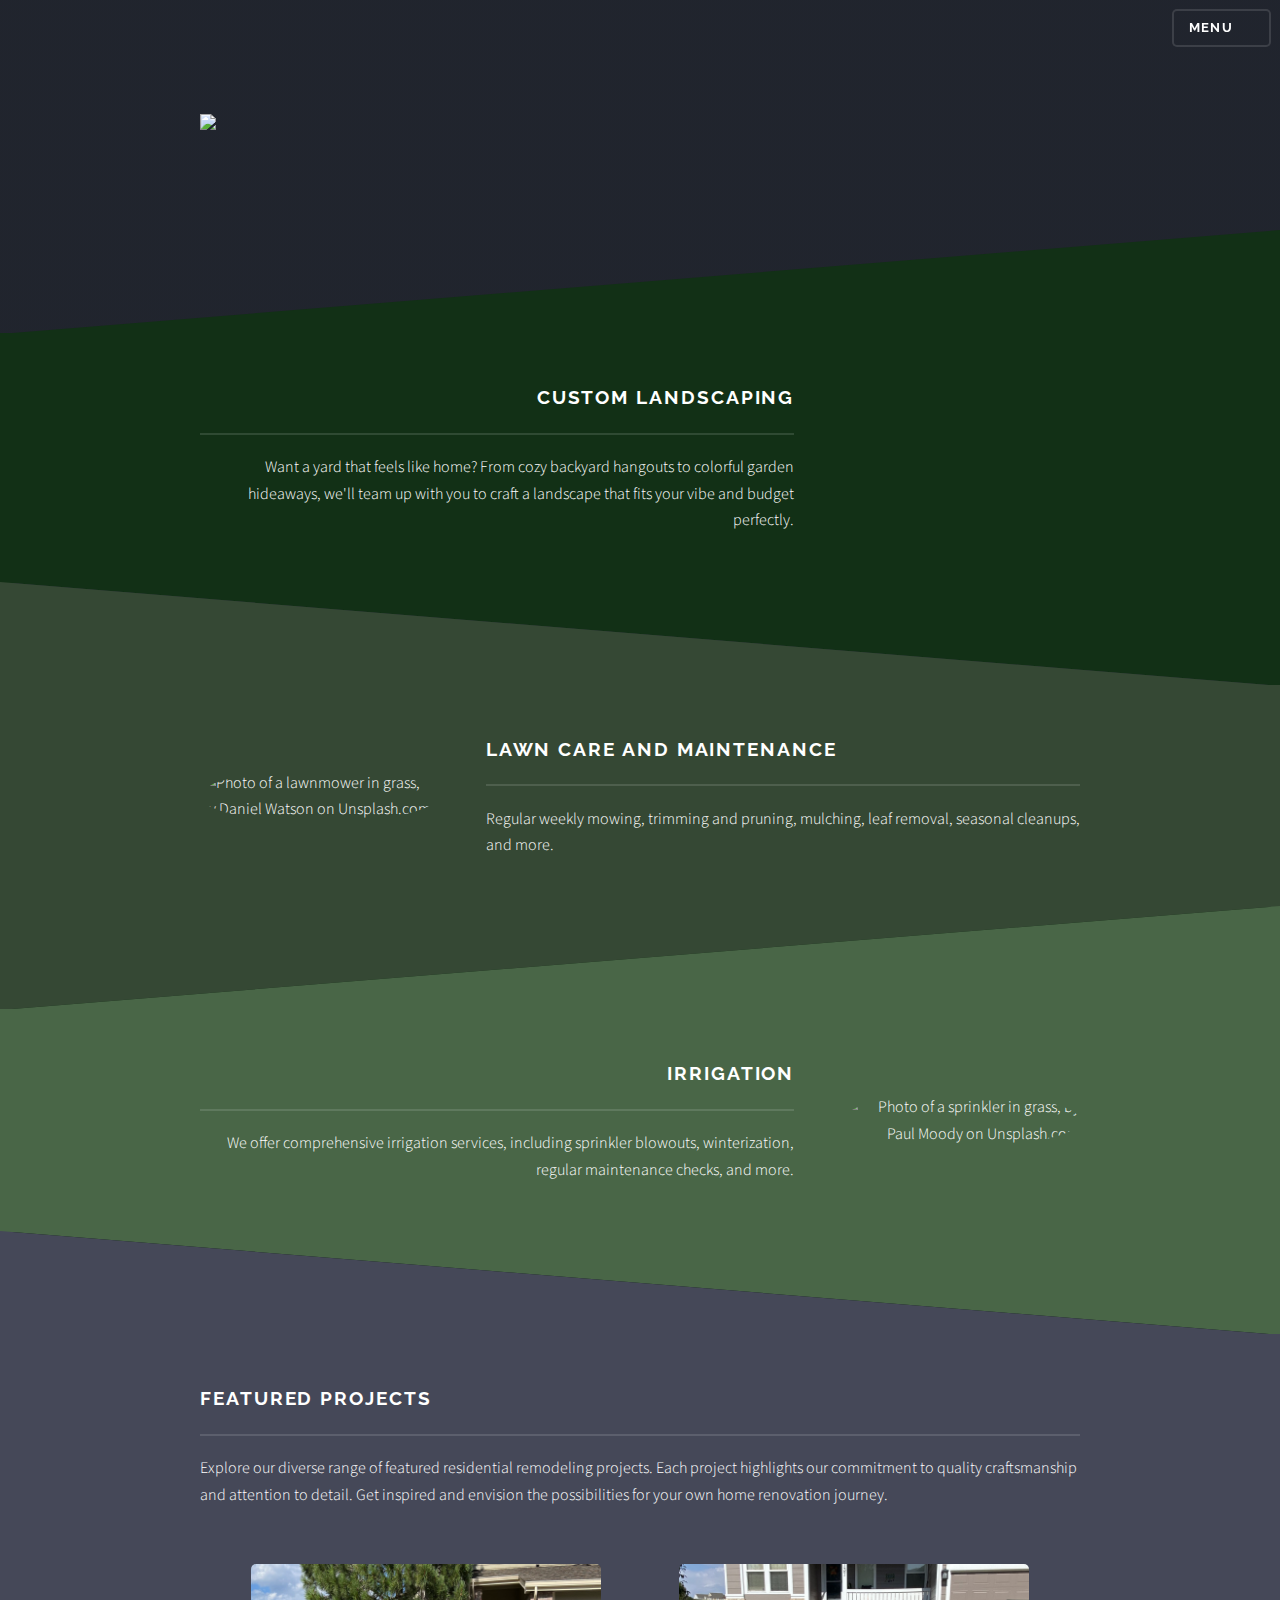
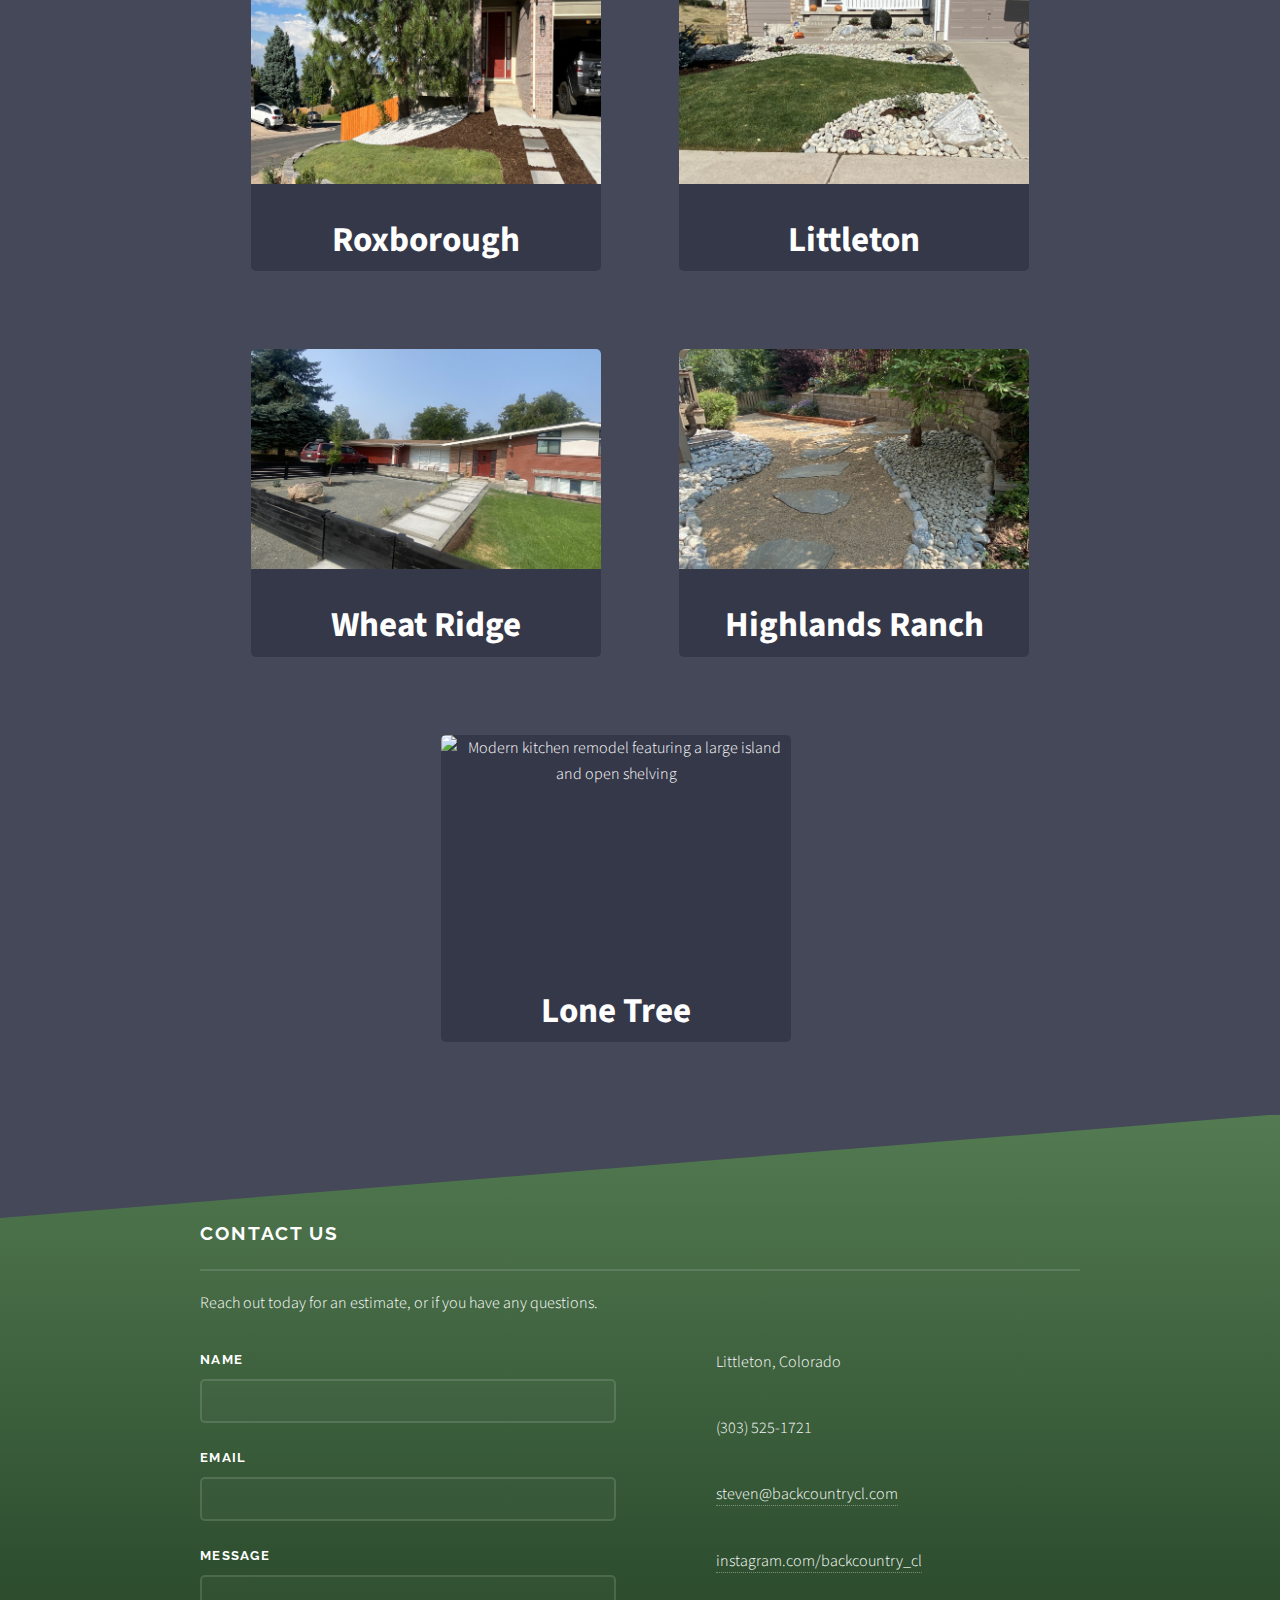
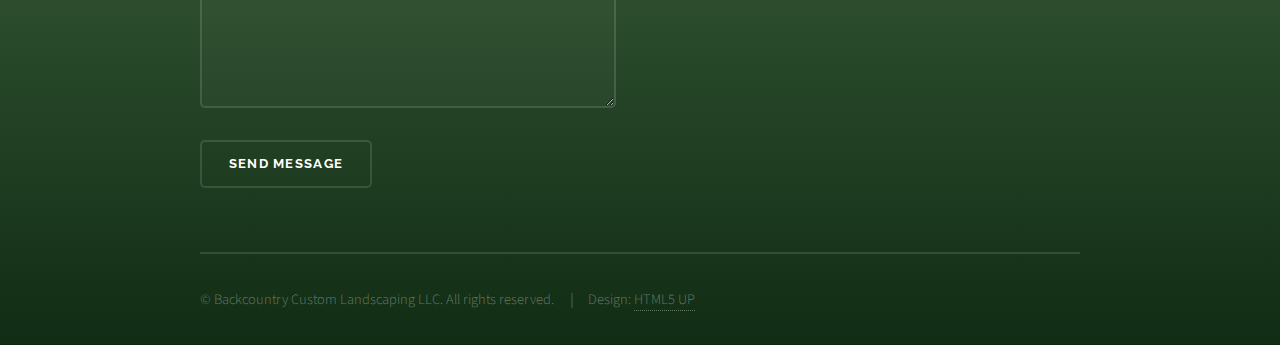
==== commit 3f05ab0c: "final" ====
--- a/index.html
+++ b/index.html
@@ -94,31 +94,31 @@
 						<h2 class="major">Featured Projects</h2>
 						<p>Explore our diverse range of featured residential remodeling projects. Each project highlights our commitment to quality craftsmanship and attention to detail. Get inspired and envision the possibilities for your own home renovation journey.</p>
 						<section class="features" style="display: flex; flex-wrap: wrap; justify-content: center; gap: 30px;">
-							<article style="width: 313.33px; text-align: center;">
+							<article style="width: 350px; text-align: center;">
 								<a href="projects/feature-1.html" class="image">
 									<img src="images/Featured Project 1 - Final.jpg" alt="Modern kitchen remodel featuring a large island and open shelving" style="width: 350px; height: 220px; object-fit: cover; display: block; margin: 0 auto;" />
 								</a>
 								<p class="photo-title" style="font-size: 35px; font-weight: bold; text-align: center; margin-top: 5px; margin-bottom: 0;">Roxborough</p>
 							</article>
-							<article style="width: 313.33px; text-align: center;">
+							<article style="width: 350px; text-align: center;">
 								<a href="projects/feature-2.html" class="image">
 									<img src="images/Feature-2/Featured project 2.jpg" alt="Cozy living room renovation with fireplace and hardwood floors" style="width: 350px; height: 220px; object-fit: cover; display: block; margin: 0 auto;" />
 								</a>
 								<p class="photo-title" style="font-size: 35px; font-weight: bold; text-align: center; margin-top: 5px; margin-bottom: 0;">Littleton</p>
 							</article>
-							<article style="width: 313.33px; text-align: center;">
+							<article style="width: 350px; text-align: center;">
 								<a href="projects/feature-3.html" class="image">
 									<img src="images/Feature-3/Featured project 3.jpg" alt="Spacious bathroom with freestanding tub and dual vanities" style="width: 350px; height: 220px; object-fit: cover; display: block; margin: 0 auto;" />
 								</a>
 								<p class="photo-title" style="font-size: 35px; font-weight: bold; text-align: center; margin-top: 5px; margin-bottom: 0;">Wheat Ridge</p>
 							</article>
-							<article style="width: 313.33px; text-align: center;">
+							<article style="width: 350px; text-align: center;">
 								<a href="projects/feature-4.html" class="image">
 									<img src="images/Feature-4/featured project 4.jpg" alt="Outdoor patio space with custom landscaping and seating area" style="width: 350px; height: 220px; object-fit: cover; display: block; margin: 0 auto;" />
 								</a>
 								<p class="photo-title" style="font-size: 35px; font-weight: bold; text-align: center; margin-top: 5px; margin-bottom: 0;">Highlands Ranch</p>
 							</article>
-							<article style="width: 313.33px; text-align: center;">
+							<article style="width: 350px; text-align: center;">
 								<a href="projects/feature-5.html" class="image">
 									<img src="images/Feature-5 (Lone Tree)/Lone Tree 3 - Featured.JPG" alt="Modern kitchen remodel featuring a large island and open shelving" style="width: 350px; height: 220px; object-fit: cover; display: block; margin: 0 auto;" />
 								</a>
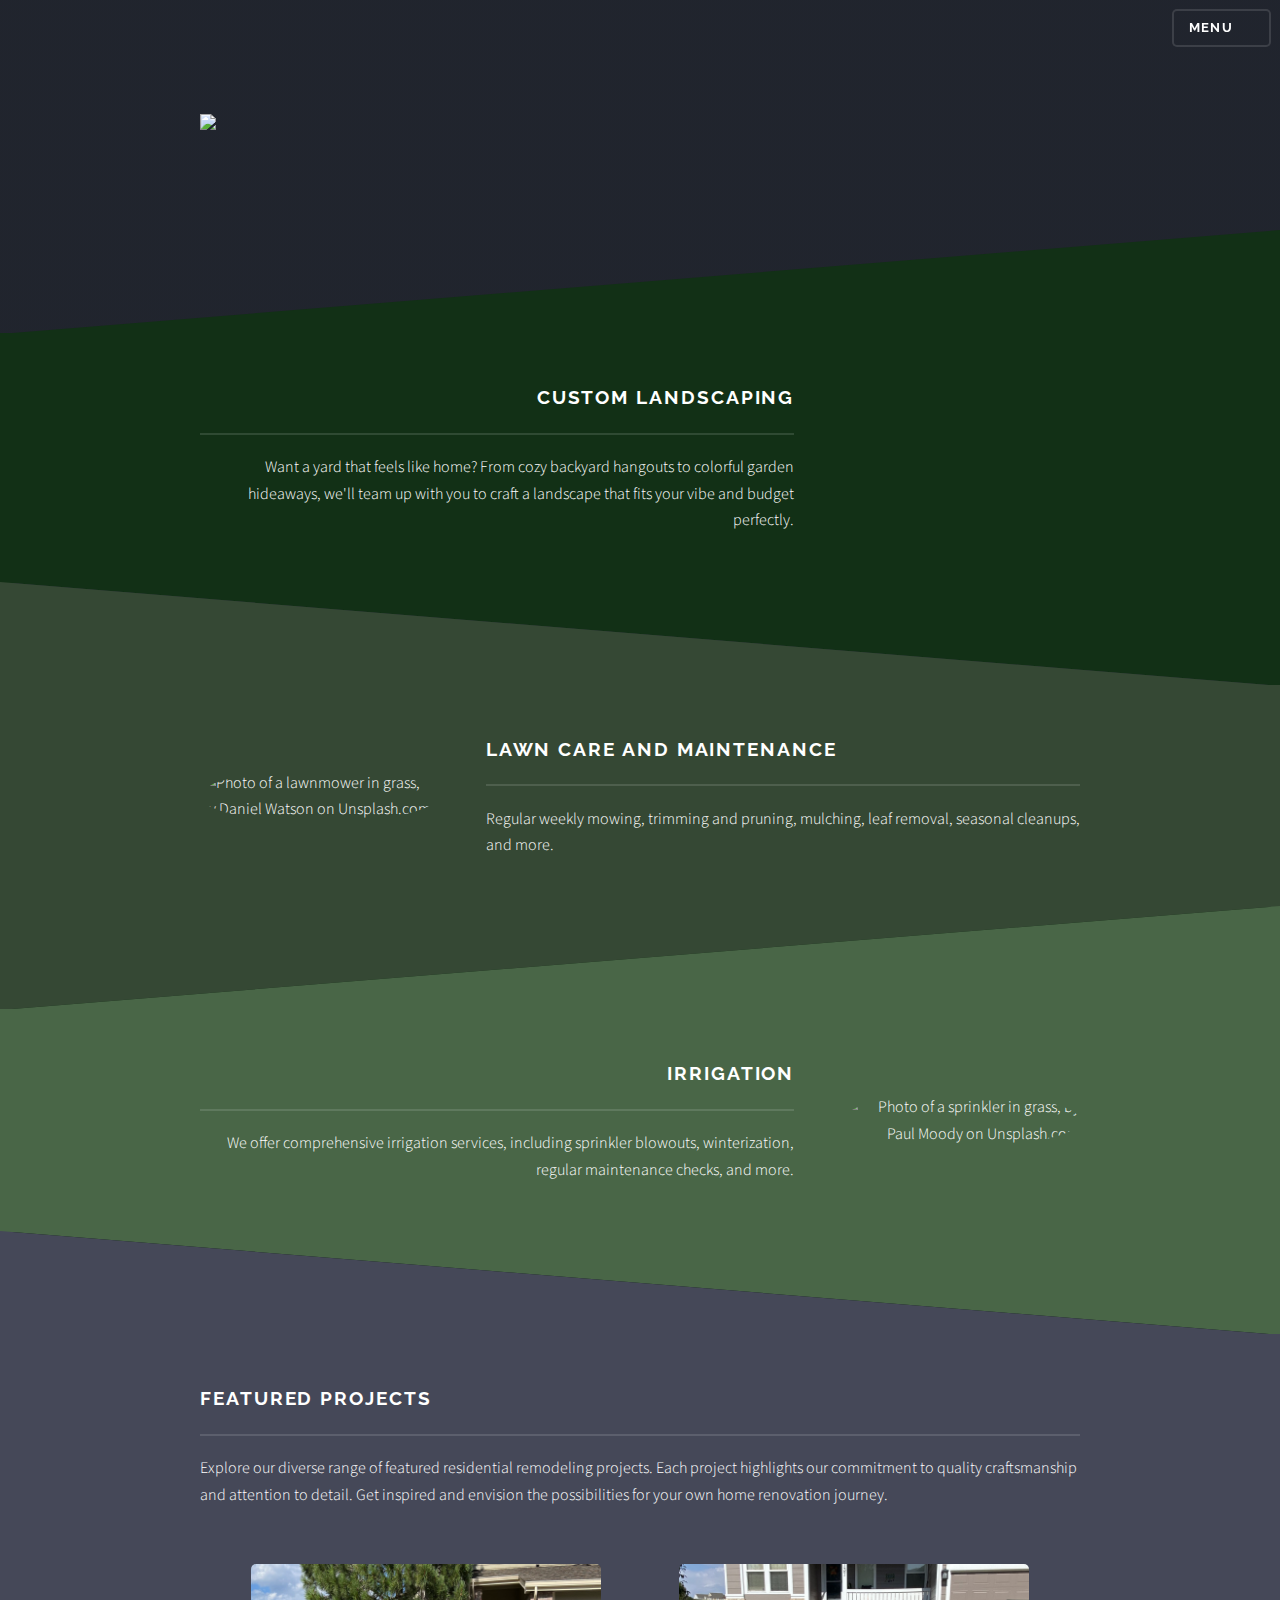
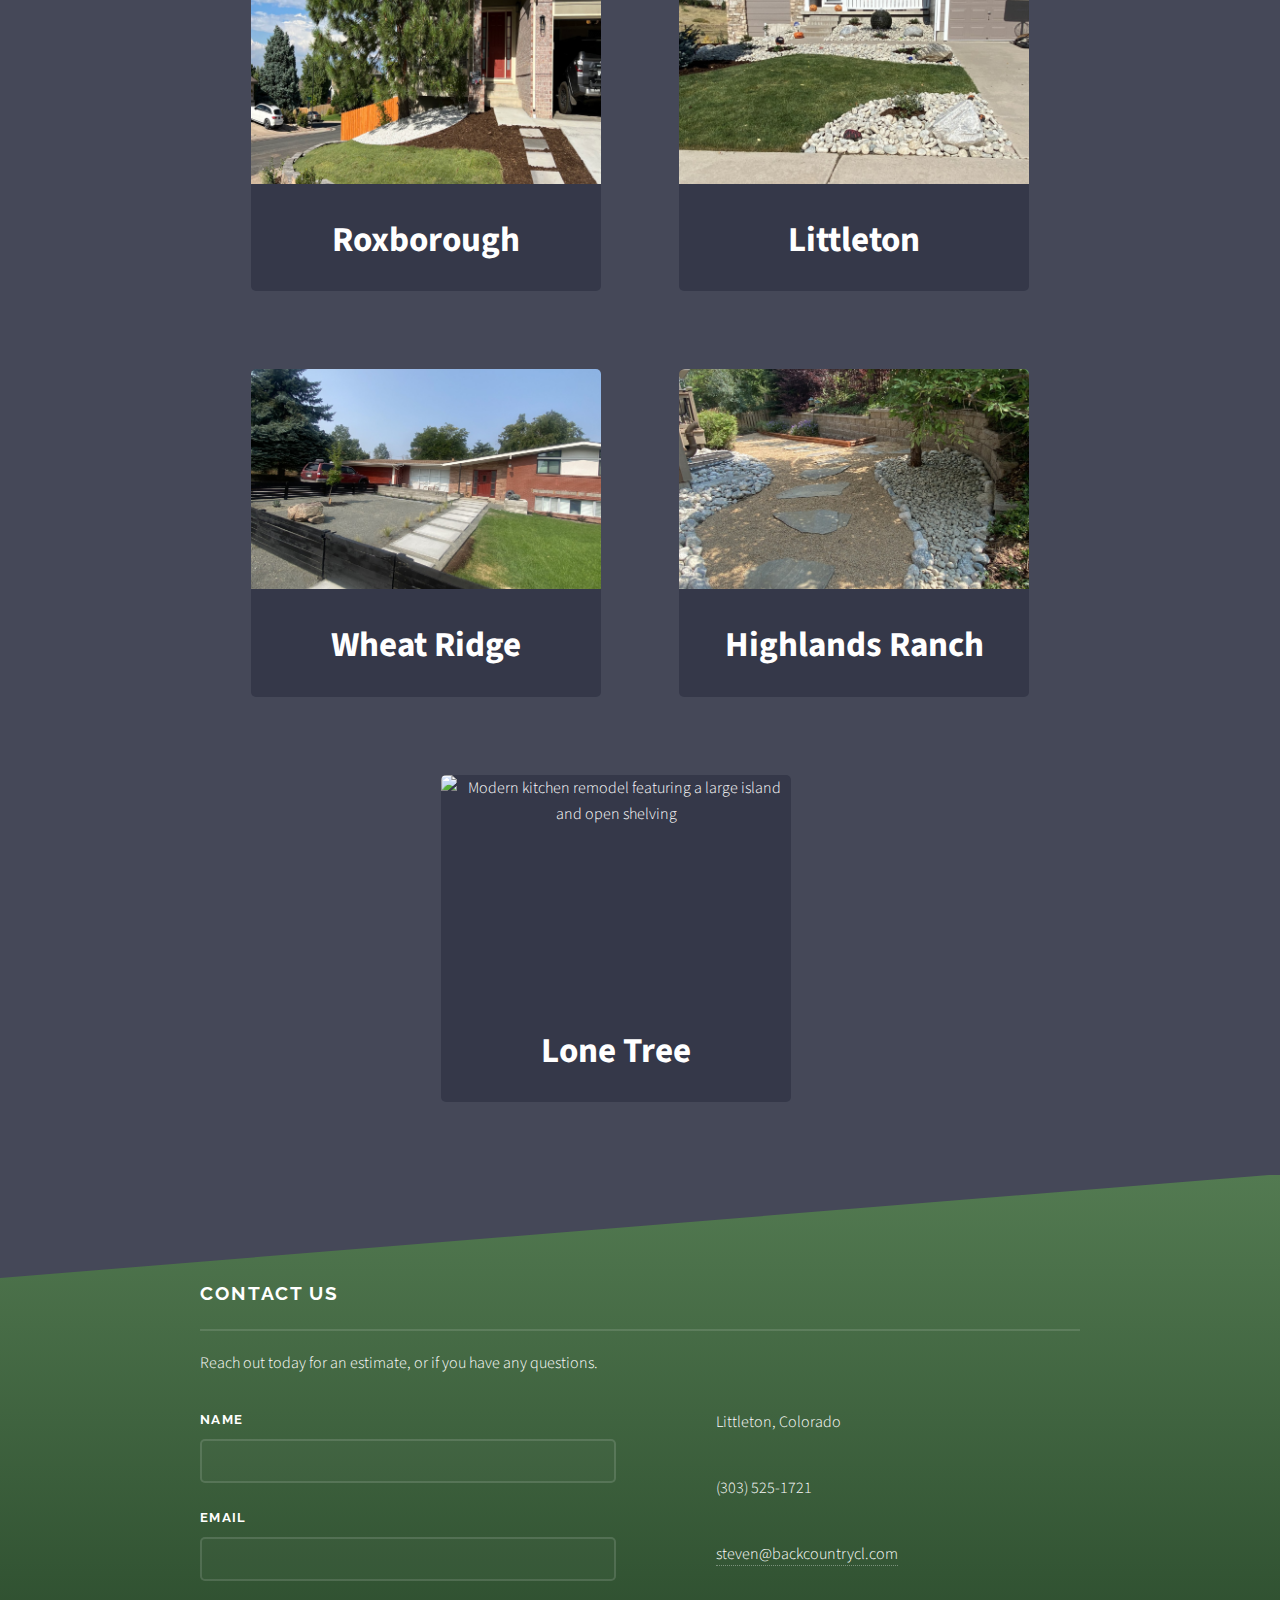
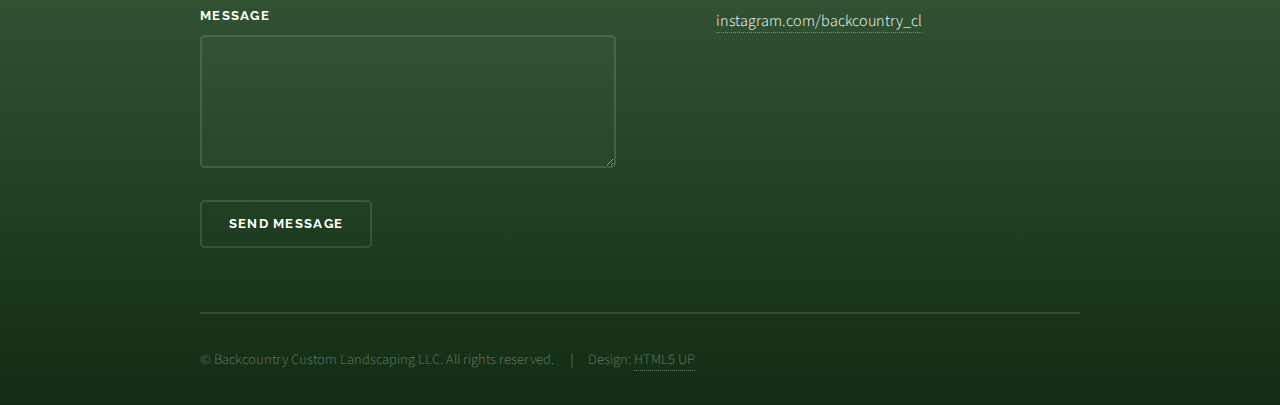
==== commit 99ce9fe9: "final" ====
--- a/index.html
+++ b/index.html
@@ -98,31 +98,31 @@
 								<a href="projects/feature-1.html" class="image">
 									<img src="images/Featured Project 1 - Final.jpg" alt="Modern kitchen remodel featuring a large island and open shelving" style="width: 350px; height: 220px; object-fit: cover; display: block; margin: 0 auto;" />
 								</a>
-								<p class="photo-title" style="font-size: 35px; font-weight: bold; text-align: center; margin-top: 5px; margin-bottom: 0;">Roxborough</p>
+								<p class="photo-title" style="font-size: 35px; font-weight: bold; text-align: center; margin-top: 2px; margin-bottom: 20px;">Roxborough</p>
 							</article>
 							<article style="width: 350px; text-align: center;">
 								<a href="projects/feature-2.html" class="image">
 									<img src="images/Feature-2/Featured project 2.jpg" alt="Cozy living room renovation with fireplace and hardwood floors" style="width: 350px; height: 220px; object-fit: cover; display: block; margin: 0 auto;" />
 								</a>
-								<p class="photo-title" style="font-size: 35px; font-weight: bold; text-align: center; margin-top: 5px; margin-bottom: 0;">Littleton</p>
+								<p class="photo-title" style="font-size: 35px; font-weight: bold; text-align: center; margin-top: 2px; margin-bottom: 20px;">Littleton</p>
 							</article>
 							<article style="width: 350px; text-align: center;">
 								<a href="projects/feature-3.html" class="image">
 									<img src="images/Feature-3/Featured project 3.jpg" alt="Spacious bathroom with freestanding tub and dual vanities" style="width: 350px; height: 220px; object-fit: cover; display: block; margin: 0 auto;" />
 								</a>
-								<p class="photo-title" style="font-size: 35px; font-weight: bold; text-align: center; margin-top: 5px; margin-bottom: 0;">Wheat Ridge</p>
+								<p class="photo-title" style="font-size: 35px; font-weight: bold; text-align: center; margin-top: 2px; margin-bottom: 20px;">Wheat Ridge</p>
 							</article>
 							<article style="width: 350px; text-align: center;">
 								<a href="projects/feature-4.html" class="image">
 									<img src="images/Feature-4/featured project 4.jpg" alt="Outdoor patio space with custom landscaping and seating area" style="width: 350px; height: 220px; object-fit: cover; display: block; margin: 0 auto;" />
 								</a>
-								<p class="photo-title" style="font-size: 35px; font-weight: bold; text-align: center; margin-top: 5px; margin-bottom: 0;">Highlands Ranch</p>
+								<p class="photo-title" style="font-size: 35px; font-weight: bold; text-align: center; margin-top: 2px; margin-bottom: 20px;">Highlands Ranch</p>
 							</article>
 							<article style="width: 350px; text-align: center;">
 								<a href="projects/feature-5.html" class="image">
 									<img src="images/Feature-5 (Lone Tree)/Lone Tree 3 - Featured.JPG" alt="Modern kitchen remodel featuring a large island and open shelving" style="width: 350px; height: 220px; object-fit: cover; display: block; margin: 0 auto;" />
 								</a>
-								<p class="photo-title" style="font-size: 35px; font-weight: bold; text-align: center; margin-top: 5px; margin-bottom: 0;">Lone Tree</p>
+								<p class="photo-title" style="font-size: 35px; font-weight: bold; text-align: center; margin-top: 2px; margin-bottom: 20px;">Lone Tree</p>
 							</article>
 						</section>
 					</div>
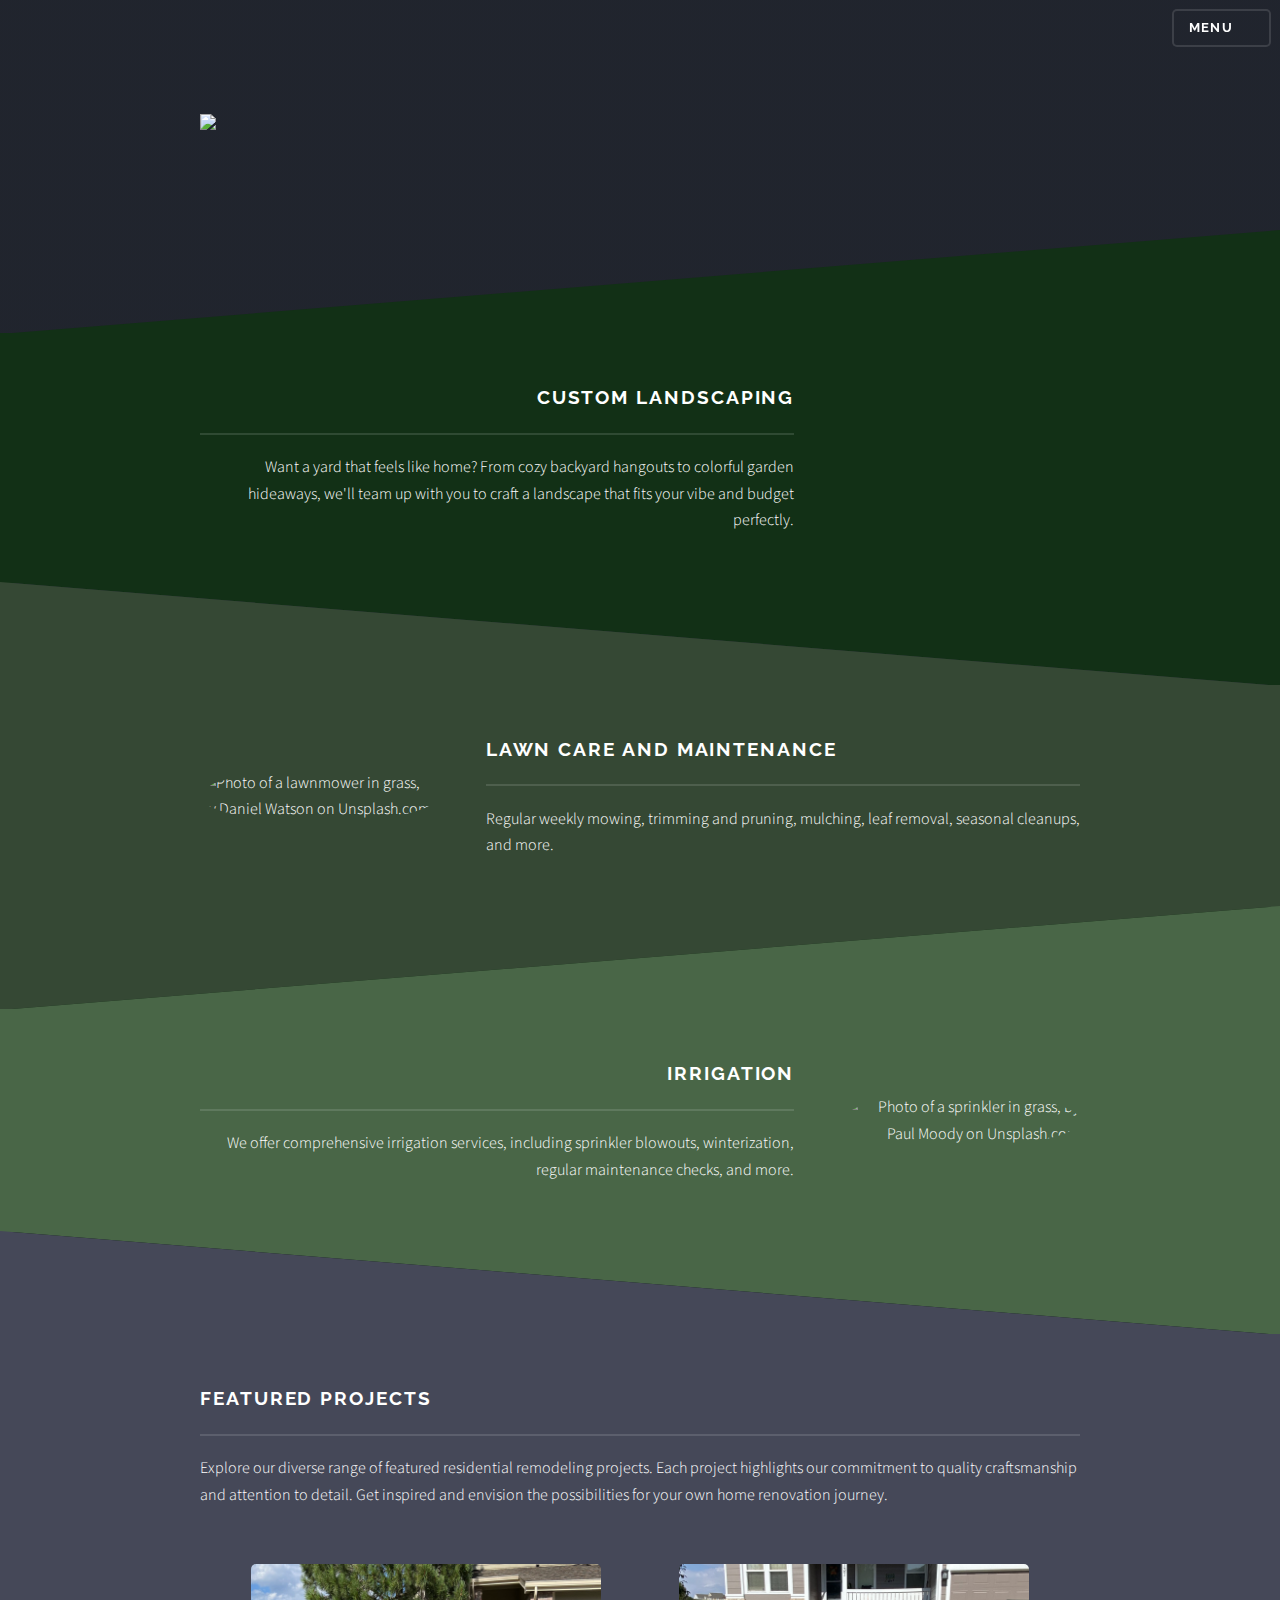
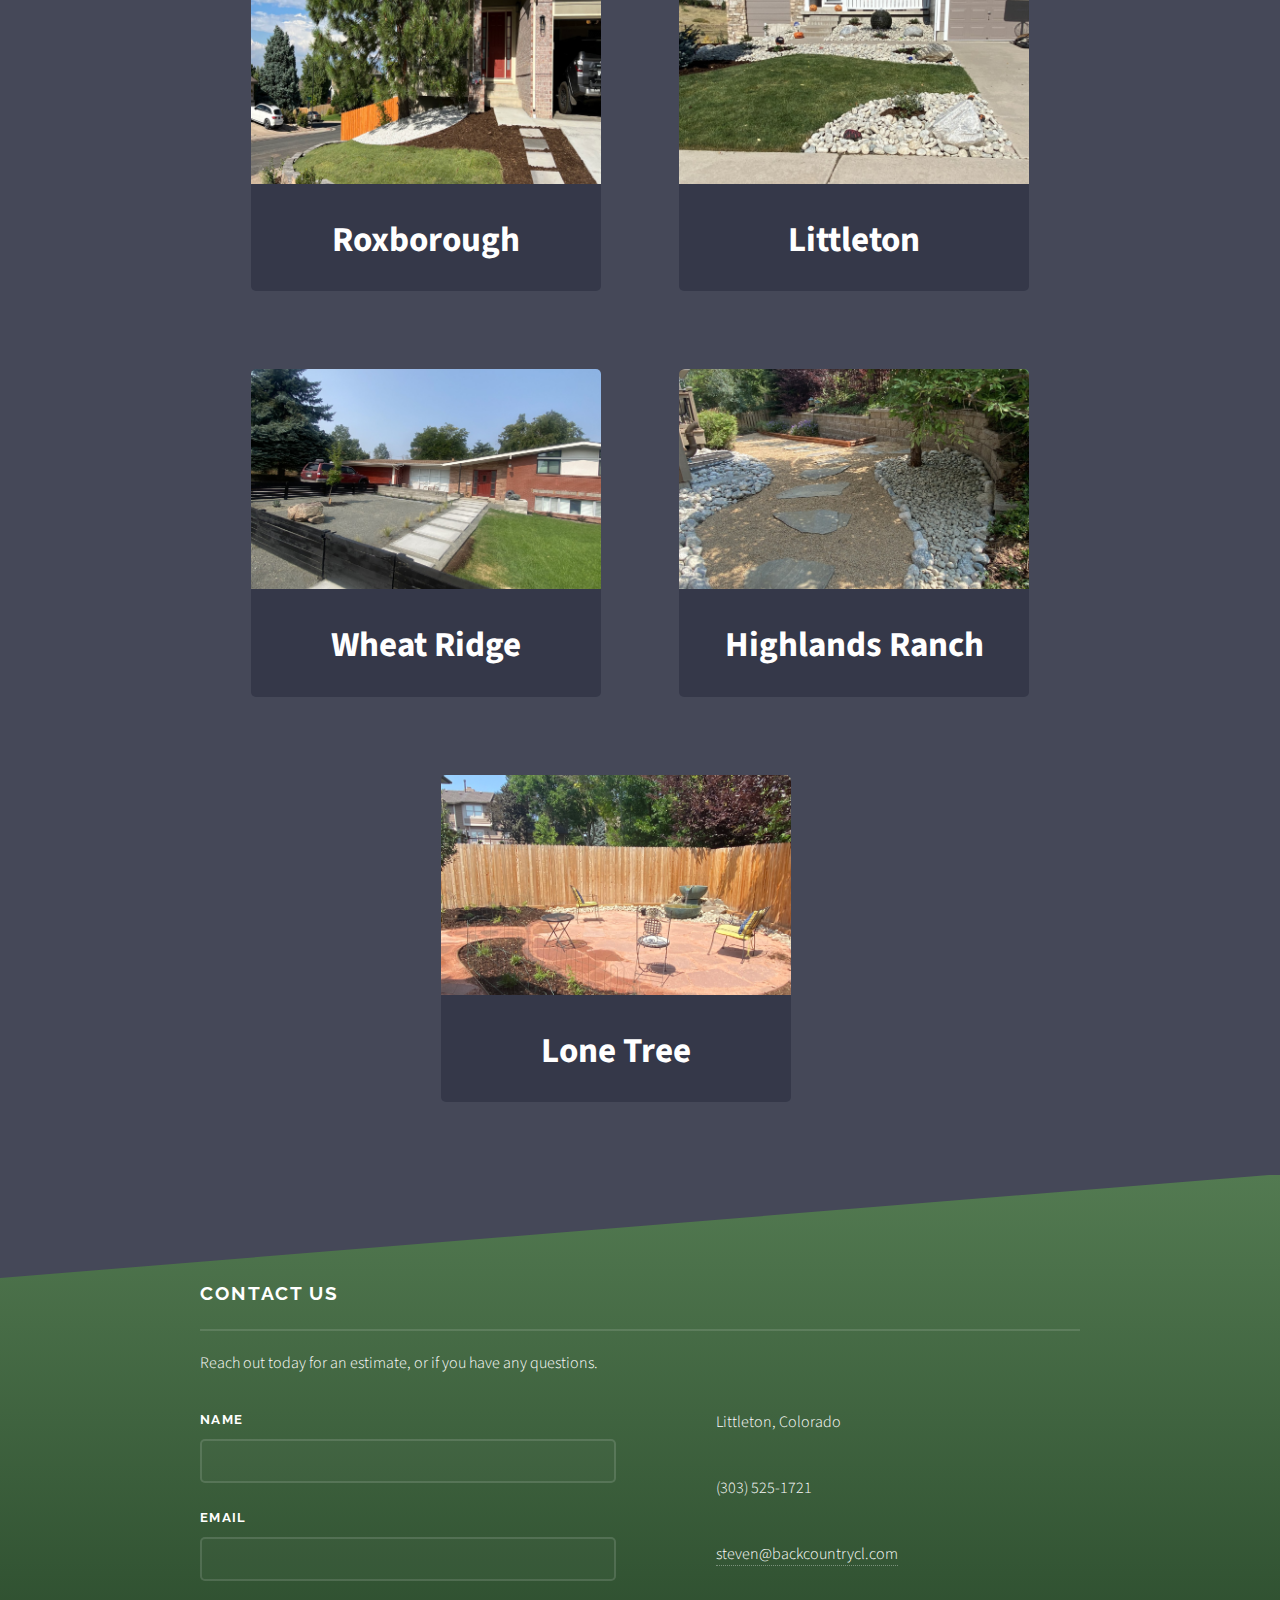
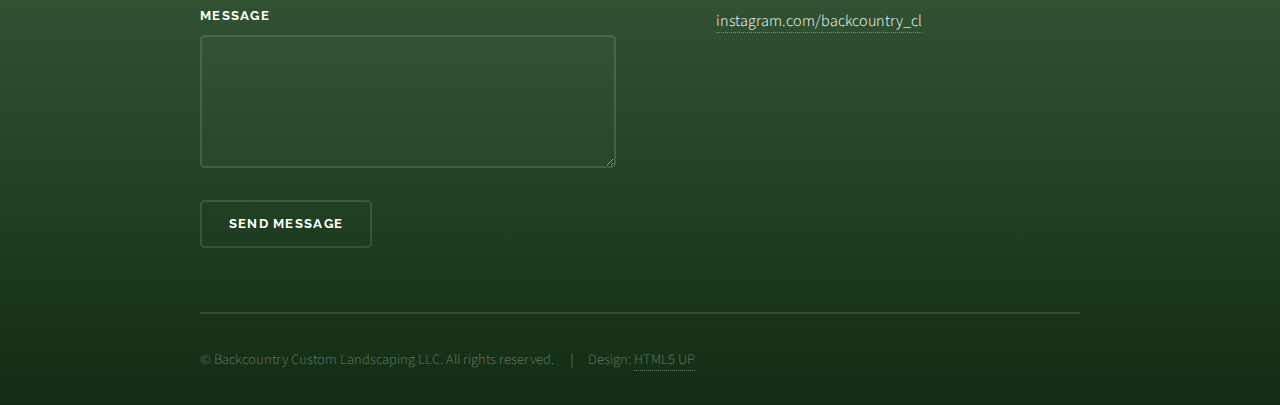
==== commit 11211f81: "Lone Tree Featured Project photo change" ====
--- a/index.html
+++ b/index.html
@@ -120,7 +120,7 @@
 							</article>
 							<article style="width: 350px; text-align: center;">
 								<a href="projects/feature-5.html" class="image">
-									<img src="images/Feature-5 (Lone Tree)/Lone Tree 3 - Featured.JPG" alt="Modern kitchen remodel featuring a large island and open shelving" style="width: 350px; height: 220px; object-fit: cover; display: block; margin: 0 auto;" />
+									<img src="images/Feature-5 (Lone Tree)/Lone Tree 1.JPG" alt="Modern kitchen remodel featuring a large island and open shelving" style="width: 350px; height: 220px; object-fit: cover; display: block; margin: 0 auto;" />
 								</a>
 								<p class="photo-title" style="font-size: 35px; font-weight: bold; text-align: center; margin-top: 2px; margin-bottom: 20px;">Lone Tree</p>
 							</article>
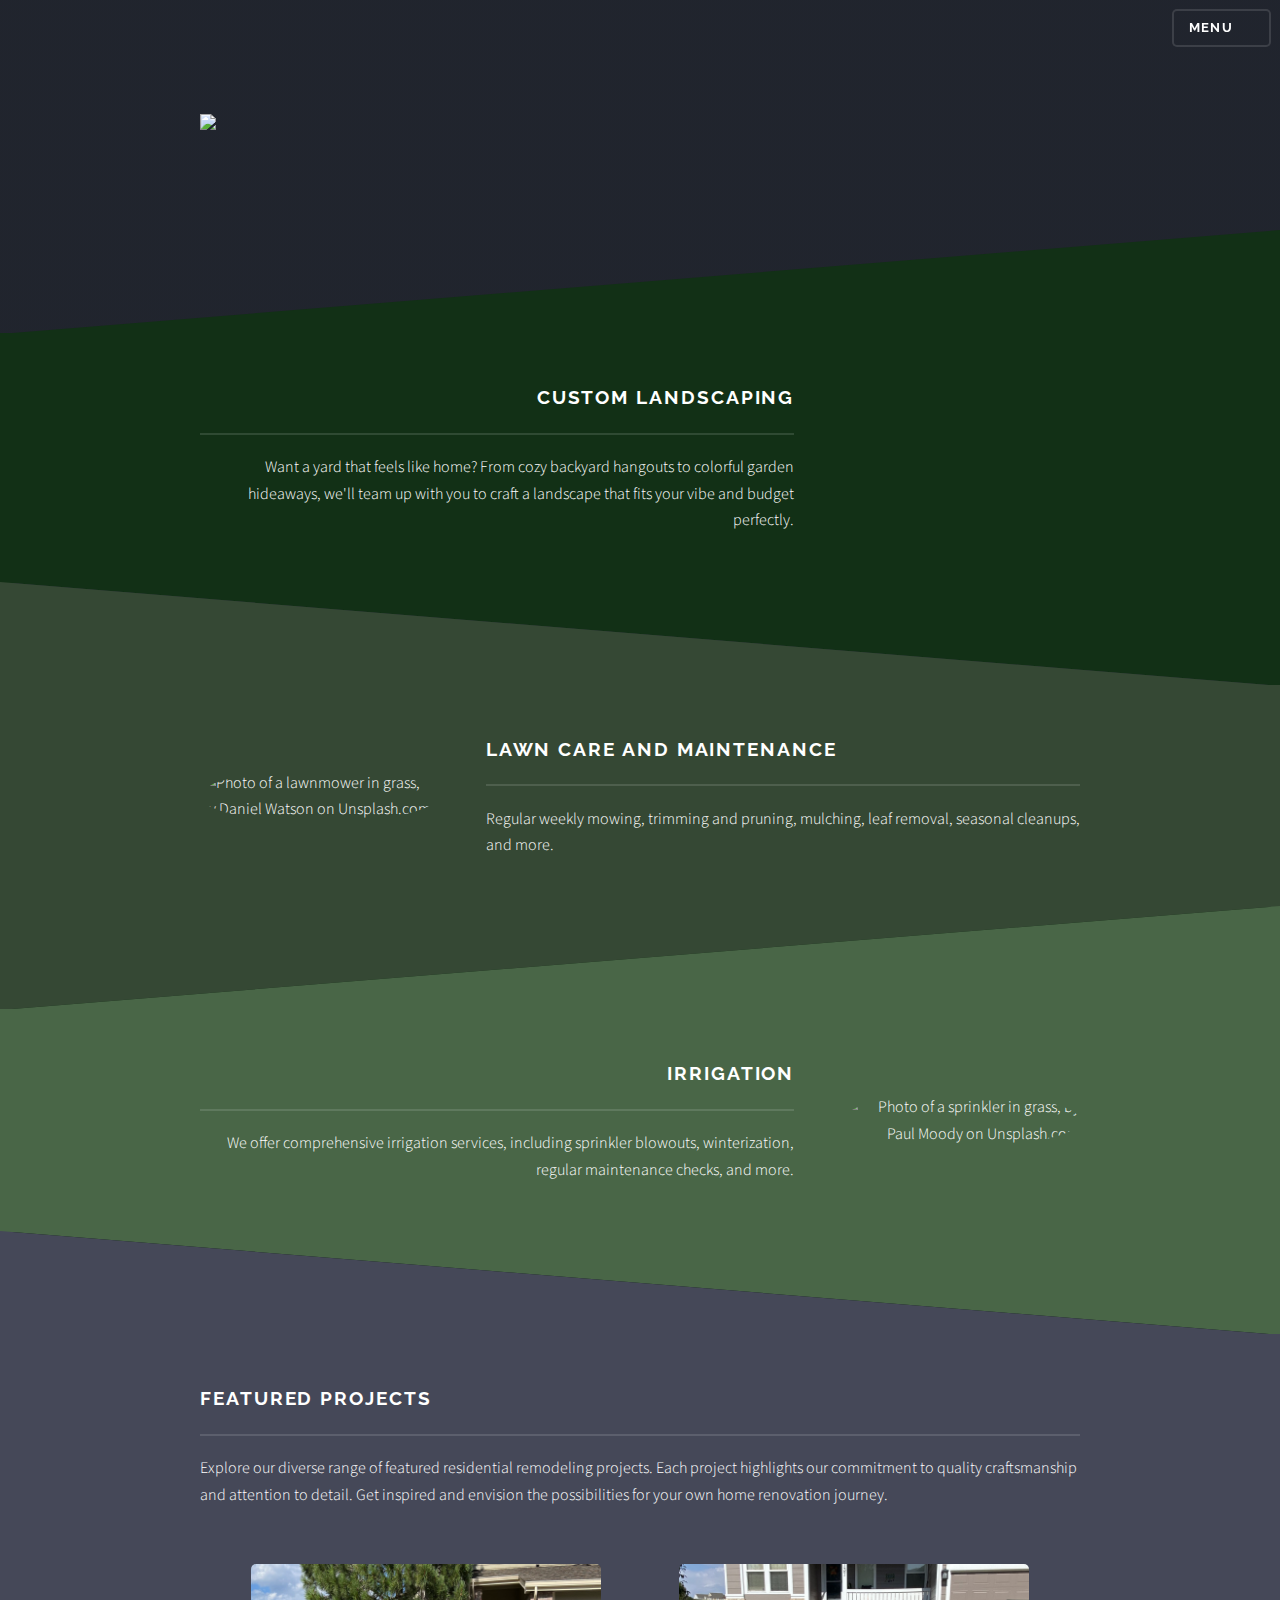
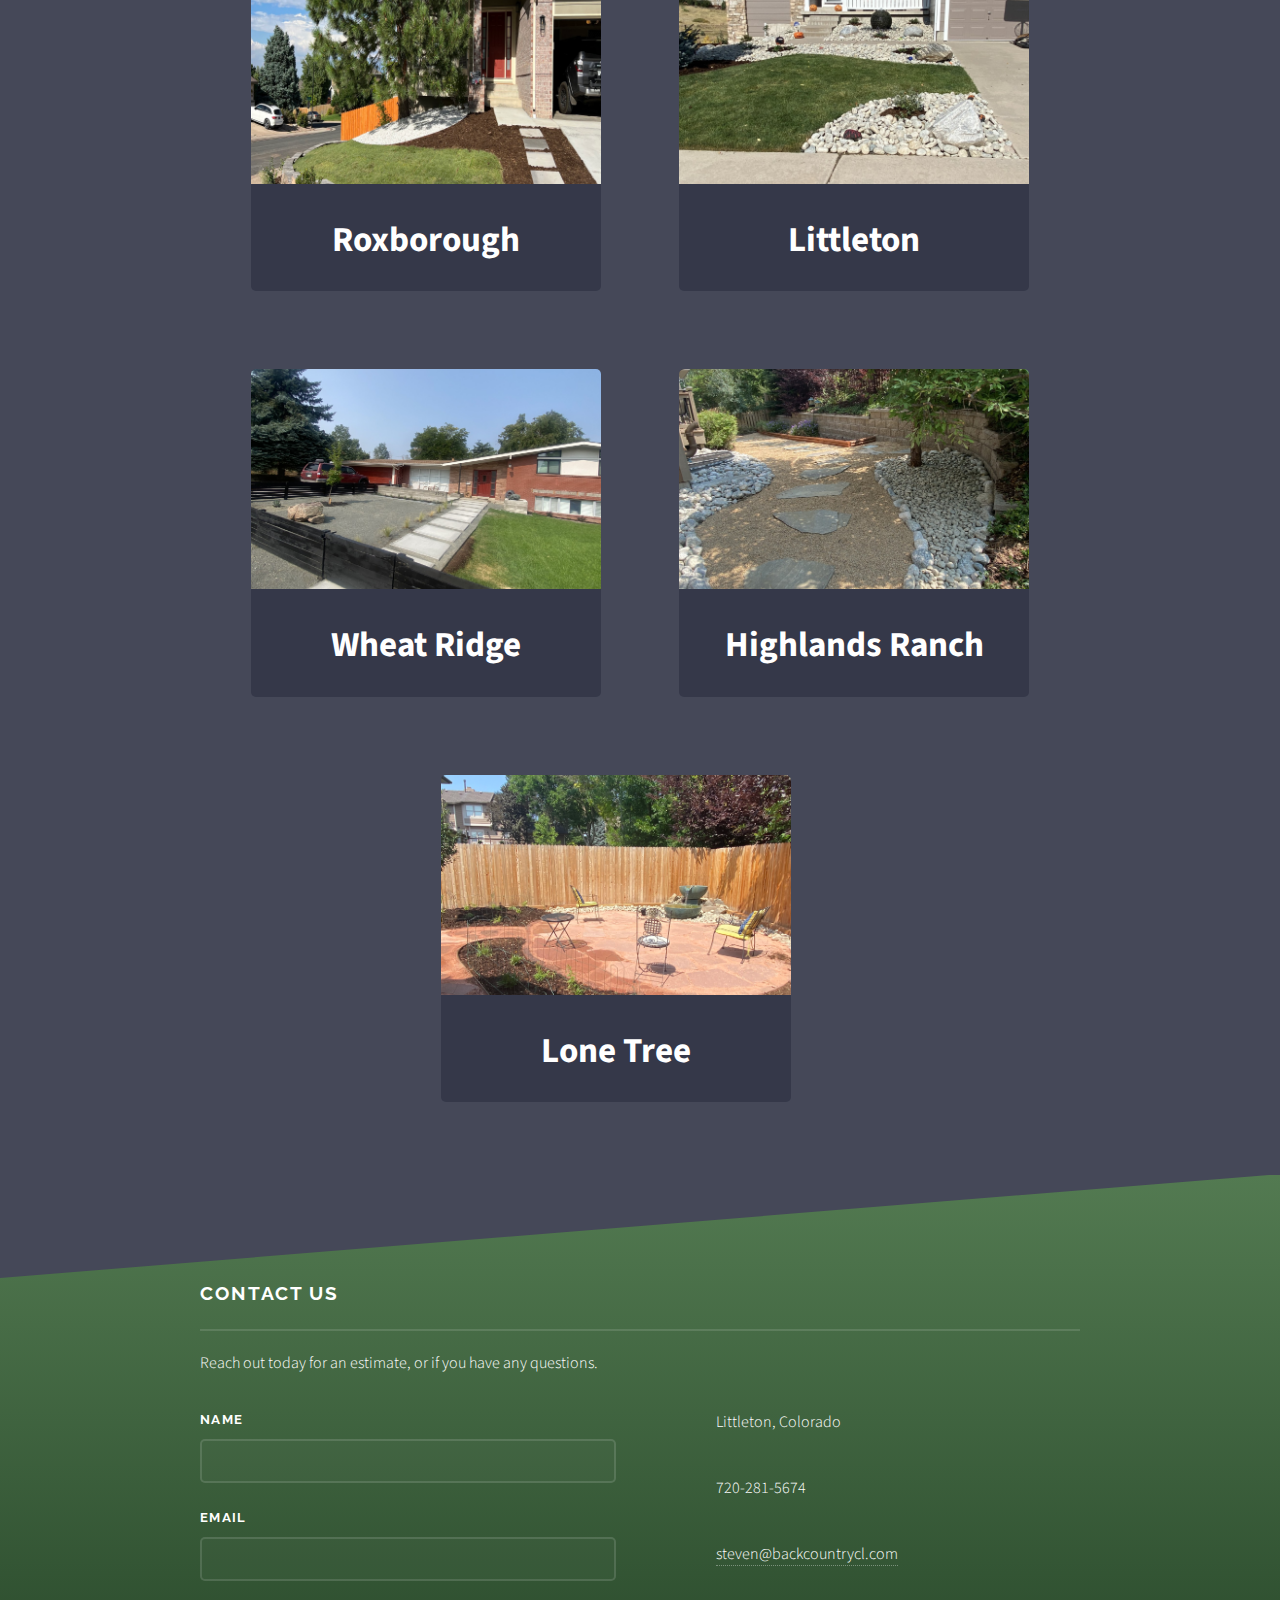
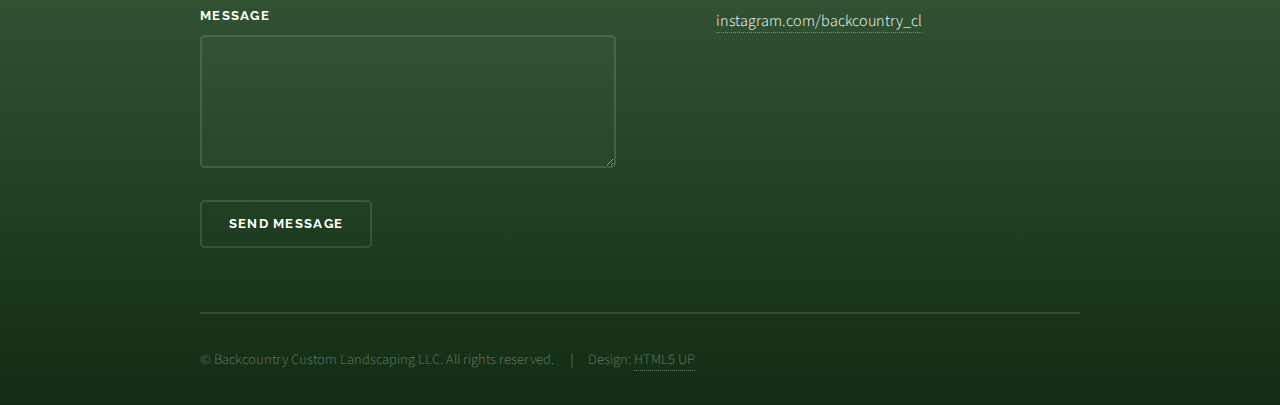
==== commit 4b088d18: "contact phone number change" ====
--- a/index.html
+++ b/index.html
@@ -158,7 +158,7 @@
 					  </form>
 					  <ul class="contact">
 						<li class="icon solid fa-home">Littleton, Colorado</li>
-						<li class="icon solid fa-phone">(303) 525-1721</li>
+						<li class="icon solid fa-phone">720-281-5674</li>
 						<li class="icon solid fa-envelope"><a href="mailto: steven@backcountrycl.com">steven@backcountrycl.com</a></li>
 						<li class="icon brands fa-instagram"><a href="https://www.instagram.com/backcountry_cl" target="_blank">instagram.com/backcountry_cl</a></li>
 					  </ul>
